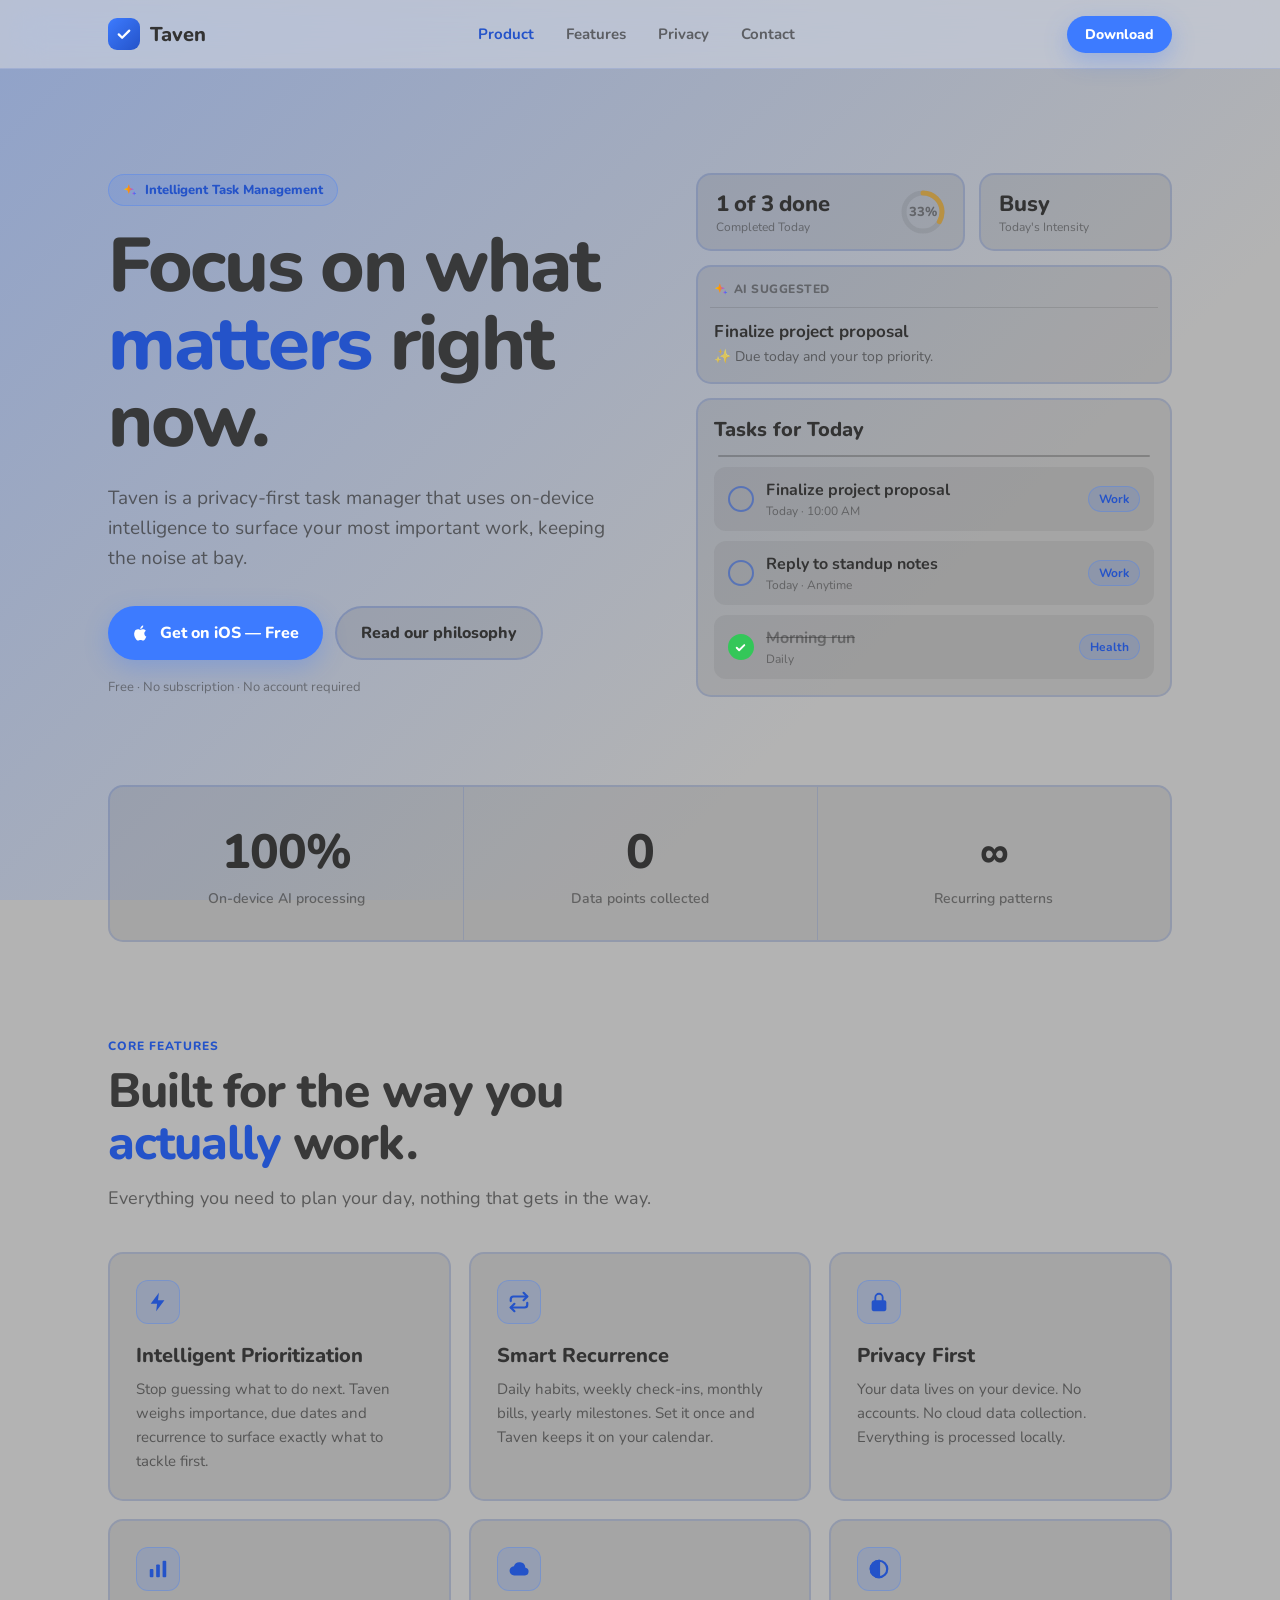
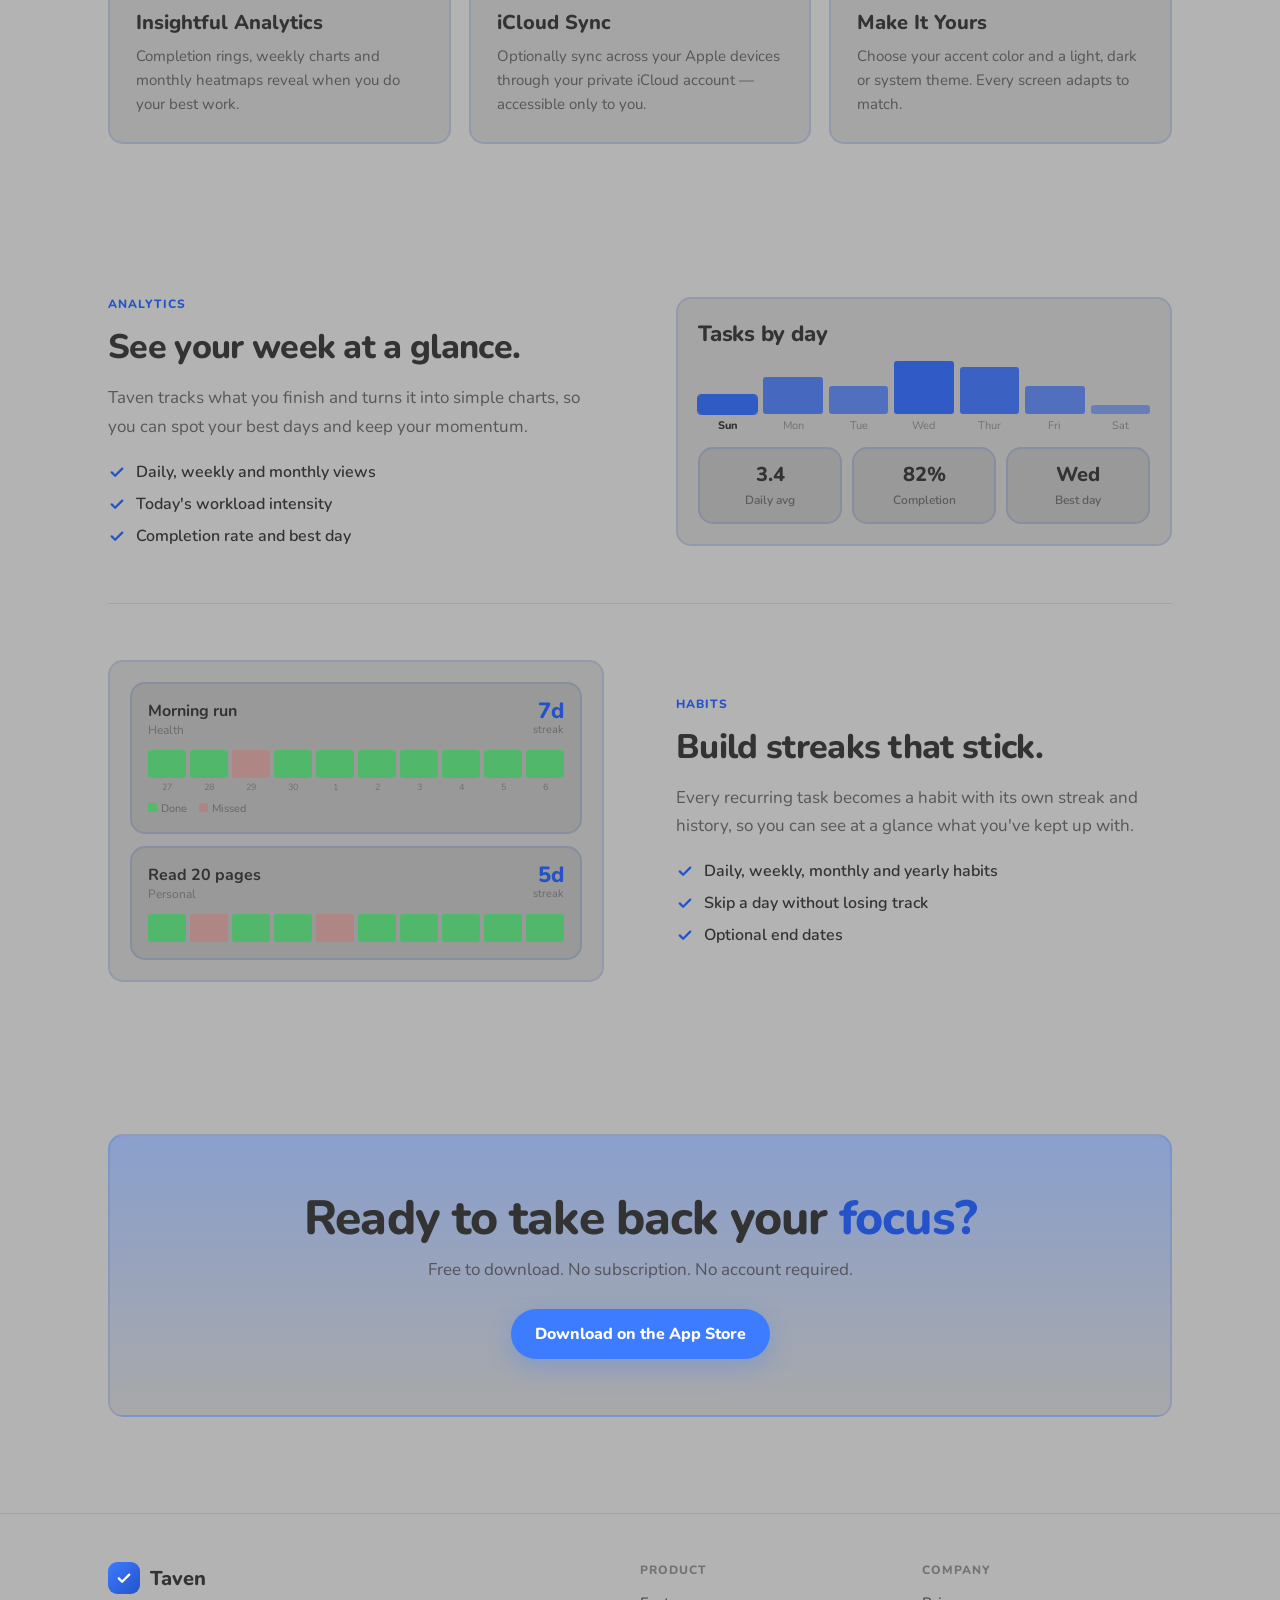
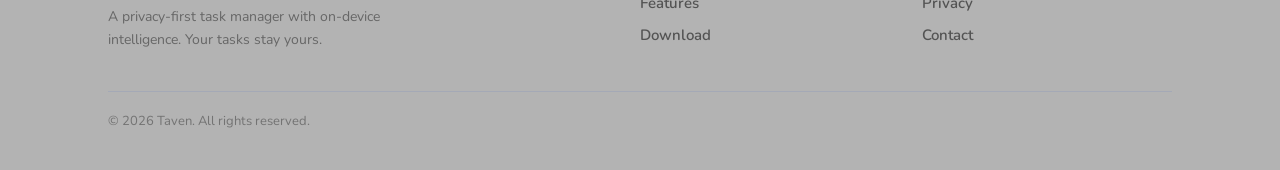
==== index.html @ 71c34784 "Style consistency" ====
<!DOCTYPE html>
<html lang="en">
<head>
  <meta charset="UTF-8" />
  <meta name="viewport" content="width=device-width, initial-scale=1.0" />
  <title>Taven — Privacy-First Task Intelligence</title>
  <meta name="description" content="Taven is a privacy-first task manager that uses on-device intelligence to surface your most important work." />
  <link rel="preconnect" href="https://fonts.googleapis.com" />
  <link rel="preconnect" href="https://fonts.gstatic.com" crossorigin />
  <!-- Nunito is only a fallback; Apple devices use SF Pro Rounded via ui-rounded -->
  <link href="https://fonts.googleapis.com/css2?family=Nunito:wght@400;500;600;700;800&display=swap" rel="stylesheet" />
  <style>
    /* ───────────────────────────────────────────────────────────
       Palette mirrors getColors() in Funcs.swift
       Swap --acc / --opp-acc for your exact BlueAccent / OppBlueAccent values.
       Keep in sync with privacy.html.
    ─────────────────────────────────────────────────────────── */
    :root {
      --acc: #3d7bff;            --acc-rgb: 61, 123, 255;
      --opp-acc: #2453c9;        --opp-acc-rgb: 36, 83, 201;
      --back: #b3b3b3;
      --opp-back: #333333;       --opp-back-rgb: 51, 51, 51;
      --nav-bg: rgba(200, 204, 214, 0.72);
      --font: ui-rounded, "SF Pro Rounded", "Nunito", -apple-system, BlinkMacSystemFont, system-ui, sans-serif;
      --r-card: 15px;
    }
    @media (prefers-color-scheme: dark) {
      :root {
        --opp-acc: #8fb2ff;      --opp-acc-rgb: 143, 178, 255;
        --back: #333333;
        --opp-back: #b3b3b3;     --opp-back-rgb: 179, 179, 179;
        --nav-bg: rgba(44, 48, 58, 0.72);
      }
    }

    *, *::before, *::after { box-sizing: border-box; margin: 0; padding: 0; }
    html { scroll-behavior: smooth; scroll-padding-top: 80px; }
    body {
      font-family: var(--font);
      color: var(--opp-back);
      background-color: var(--back);
      background-image: linear-gradient(135deg, rgba(var(--acc-rgb), 0.3), var(--back) 70%);
      background-attachment: fixed;
      min-height: 100vh;
      overflow-x: hidden;
      -webkit-font-smoothing: antialiased;
    }
    a { color: inherit; }
    button { font: inherit; color: inherit; background: none; border: none; cursor: pointer; }
    .container { max-width: 1160px; margin: 0 auto; padding: 0 24px; }
    @media (min-width: 900px) { .container { padding: 0 48px; } }

    .frost {
      background: rgba(var(--opp-back-rgb), 0.1);
      border: 2px solid rgba(var(--opp-acc-rgb), 0.15);
      border-radius: var(--r-card);
    }
    .caption { font-size: 12px; color: rgba(var(--opp-back-rgb), 0.55); }
    .card-title { font-size: 22px; font-weight: 800; letter-spacing: -0.01em; }

    /* ── NAVBAR ── */
    .navbar {
      position: sticky; top: 0; z-index: 100;
      background: var(--nav-bg);
      backdrop-filter: blur(20px) saturate(1.5);
      -webkit-backdrop-filter: blur(20px) saturate(1.5);
      border-bottom: 1px solid rgba(var(--opp-acc-rgb), 0.15);
    }
    .navbar .container { height: 68px; display: flex; align-items: center; justify-content: space-between; gap: 24px; }
    .brand { display: flex; align-items: center; gap: 10px; text-decoration: none; font-size: 20px; font-weight: 800; }
    .brand-mark {
      width: 32px; height: 32px; border-radius: 9px; display: grid; place-items: center;
      background: linear-gradient(135deg, var(--acc), var(--opp-acc)); color: #fff;
    }
    .brand-mark svg { width: 18px; height: 18px; }
    .nav-links { display: flex; gap: 4px; list-style: none; }
    .nav-links a {
      display: block; padding: 8px 14px; border-radius: 999px; text-decoration: none;
      font-size: 15px; font-weight: 700; color: rgba(var(--opp-back-rgb), 0.7);
      transition: background .2s, color .2s;
    }
    .nav-links a:hover { background: rgba(var(--opp-back-rgb), 0.1); color: var(--opp-back); }
    .nav-links a[aria-current="page"] { color: var(--opp-acc); }
    @media (max-width: 720px) { .nav-links { display: none; } }

    .btn {
      display: inline-flex; align-items: center; gap: 10px;
      padding: 14px 24px; border-radius: 999px;
      font-size: 16px; font-weight: 800; text-decoration: none;
      transition: transform .15s ease-out, filter .2s, background .2s;
    }
    .btn:active { transform: scale(0.97); }
    .btn-sm { padding: 9px 18px; font-size: 14px; }
    .btn-primary { background: var(--acc); color: #fff; box-shadow: 0 8px 24px rgba(var(--acc-rgb), 0.3); }
    .btn-primary:hover { filter: brightness(1.07); transform: translateY(-1px); }
    .btn-secondary { background: rgba(var(--opp-back-rgb), 0.1); border: 2px solid rgba(var(--opp-acc-rgb), 0.2); color: var(--opp-back); }
    .btn-secondary:hover { background: rgba(var(--opp-back-rgb), 0.16); }

    /* ── HERO ── */
    .hero { padding: 80px 0 72px; display: grid; grid-template-columns: 1fr; gap: 48px; align-items: center; }
    @media (min-width: 960px) { .hero { grid-template-columns: 1.1fr 1fr; gap: 64px; padding: 104px 0 88px; } }
    .eyebrow {
      display: inline-flex; align-items: center; gap: 8px; padding: 6px 14px; border-radius: 999px; margin-bottom: 22px;
      font-size: 13px; font-weight: 800; color: var(--opp-acc);
      background: rgba(var(--acc-rgb), 0.15); border: 1px solid rgba(var(--acc-rgb), 0.3);
    }
    .eyebrow svg { width: 14px; height: 14px; }
    .h1 {
      font-size: clamp(44px, 6.5vw, 76px); font-weight: 800; line-height: 1.02; letter-spacing: -0.03em;
      color: rgba(var(--opp-back-rgb), 0.95); margin-bottom: 22px;
    }
    .h1 span { color: var(--opp-acc); }
    .lede { font-size: 19px; line-height: 1.6; color: rgba(var(--opp-back-rgb), 0.72); max-width: 500px; margin-bottom: 32px; }
    .actions { display: flex; flex-wrap: wrap; gap: 12px; }
    .note { font-size: 13px; margin-top: 18px; color: rgba(var(--opp-back-rgb), 0.55); }

    /* App preview */
    .preview { display: flex; flex-direction: column; gap: 14px; max-width: 480px; width: 100%; justify-self: center; }
    .row-card { display: flex; align-items: center; justify-content: space-between; padding: 14px 18px; min-height: 76px; }
    .preview-pair { display: grid; grid-template-columns: 1.4fr 1fr; gap: 14px; }
    .ring { width: 44px; height: 44px; position: relative; flex-shrink: 0; }
    .ring svg { transform: rotate(-90deg); }
    .ring .pct { position: absolute; inset: 0; display: grid; place-items: center; font-size: 13px; font-weight: 800; color: rgba(var(--opp-back-rgb), 0.55); }
    .ring .track { stroke: rgba(var(--opp-back-rgb), 0.1); }
    .ring .fill { transition: stroke-dashoffset .5s ease-out, stroke .5s; }
    .ai-head { display: flex; align-items: center; gap: 6px; padding: 14px 16px 10px; }
    .ai-head svg { width: 14px; height: 14px; }
    .ai-head span { font-size: 12px; font-weight: 800; letter-spacing: .5px; text-transform: uppercase; color: rgba(var(--opp-back-rgb), .55); }
    .divider { height: 1px; margin: 0 12px; background: rgba(var(--opp-back-rgb), .15); }
    .ai-body { padding: 12px 16px 16px; }
    .ai-task { font-size: 17px; font-weight: 700; }
    .ai-reason { font-size: 14px; margin-top: 4px; color: rgba(var(--opp-back-rgb), .65); }
    .list-card { padding: 16px; }
    .list-card h3 { font-size: 20px; font-weight: 800; }
    .rule { height: 2px; border-radius: 5px; background: rgba(var(--opp-back-rgb), .3); margin: 12px 4px 10px; }
    .tasks { display: flex; flex-direction: column; gap: 10px; list-style: none; }
    .task { display: flex; align-items: center; gap: 12px; padding: 12px 14px; border-radius: 12px; background: rgba(var(--opp-back-rgb), .08); }
    .check { width: 26px; height: 26px; border-radius: 50%; flex-shrink: 0; border: 2px solid rgba(var(--opp-acc-rgb), .55); display: grid; place-items: center; transition: background .2s, transform .15s; }
    .check:active { transform: scale(.9); }
    .check svg { width: 13px; height: 13px; opacity: 0; color: #fff; transition: opacity .2s; }
    .task.done .check { background: #34c759; border-color: #34c759; }
    .task.done .check svg { opacity: 1; }
    .task-body { flex: 1; min-width: 0; }
    .task-name { font-size: 16px; font-weight: 700; white-space: nowrap; overflow: hidden; text-overflow: ellipsis; }
    .task.done .task-name { text-decoration: line-through; color: rgba(var(--opp-back-rgb), .5); }
    .task-sub { font-size: 12px; margin-top: 2px; color: rgba(var(--opp-back-rgb), .55); }
    .tag { font-size: 12px; font-weight: 700; padding: 4px 10px; border-radius: 999px; flex-shrink: 0; color: var(--opp-acc); background: rgba(var(--acc-rgb), .15); border: 1px solid rgba(var(--acc-rgb), .3); }

    /* ── STATS STRIP ── */
    .strip { display: grid; grid-template-columns: repeat(3, 1fr); }
    .strip-item { padding: 32px 16px; text-align: center; }
    .strip-item + .strip-item { border-left: 1px solid rgba(var(--opp-acc-rgb), .15); }
    .strip-item .v { font-size: clamp(32px, 5vw, 48px); font-weight: 800; letter-spacing: -0.02em; }
    .strip-item .l { font-size: 14px; font-weight: 600; margin-top: 4px; color: rgba(var(--opp-back-rgb), .6); }

    /* ── SECTIONS ── */
    section.block { padding: 96px 0 0; }
    .section-head { max-width: 640px; margin-bottom: 40px; }
    .label { font-size: 12px; font-weight: 800; letter-spacing: .08em; text-transform: uppercase; color: var(--opp-acc); margin-bottom: 12px; }
    .h2 { font-size: clamp(32px, 4.5vw, 48px); font-weight: 800; letter-spacing: -0.02em; line-height: 1.08; color: rgba(var(--opp-back-rgb), .95); }
    .h2 span { color: var(--opp-acc); }
    .section-head p { font-size: 18px; line-height: 1.6; margin-top: 14px; color: rgba(var(--opp-back-rgb), .7); }

    .grid3 { display: grid; grid-template-columns: 1fr; gap: 18px; }
    @media (min-width: 760px) { .grid3 { grid-template-columns: repeat(3, 1fr); } }
    .feat { padding: 26px; }
    .icon { width: 44px; height: 44px; border-radius: 12px; display: grid; place-items: center; margin-bottom: 18px; background: rgba(var(--acc-rgb), .15); border: 1px solid rgba(var(--acc-rgb), .3); color: var(--opp-acc); }
    .icon svg { width: 22px; height: 22px; }
    .feat h3 { font-size: 20px; font-weight: 800; margin-bottom: 8px; }
    .feat p { font-size: 15px; line-height: 1.6; color: rgba(var(--opp-back-rgb), .7); }

    /* Split showcase rows */
    .split { display: grid; grid-template-columns: 1fr; gap: 40px; align-items: center; padding: 56px 0; }
    .split + .split { border-top: 1px solid rgba(var(--opp-acc-rgb), .15); }
    @media (min-width: 900px) { .split { grid-template-columns: 1fr 1fr; gap: 72px; } .split.flip .split-copy { order: 2; } }
    .split-copy h3 { font-size: clamp(26px, 3.5vw, 34px); font-weight: 800; letter-spacing: -0.02em; margin-bottom: 14px; }
    .split-copy p { font-size: 17px; line-height: 1.65; color: rgba(var(--opp-back-rgb), .72); }
    .checks { list-style: none; margin-top: 20px; display: grid; gap: 10px; }
    .checks li { display: flex; gap: 10px; align-items: center; font-size: 16px; font-weight: 600; }
    .checks svg { width: 18px; height: 18px; color: var(--opp-acc); flex-shrink: 0; }

    .demo { padding: 20px; }
    .bars { display: flex; align-items: flex-end; gap: 6px; height: 72px; margin-top: 12px; }
    .bar-col { flex: 1; display: flex; flex-direction: column; align-items: center; justify-content: flex-end; gap: 4px; height: 100%; }
    .bar { width: 100%; border-radius: 3px; background: var(--opp-acc); }
    .bar.today { outline: 1.5px solid var(--opp-acc); }
    .bar-lbl { font-size: 11px; color: rgba(var(--opp-back-rgb), .45); }
    .bar-lbl.today { font-weight: 800; color: var(--opp-back); }
    .mini { display: grid; grid-template-columns: repeat(3, 1fr); gap: 10px; margin-top: 14px; }
    .mini div { text-align: center; padding: 12px 6px; }
    .mini b { display: block; font-size: 20px; font-weight: 800; }
    .mini span { font-size: 12px; font-weight: 600; color: rgba(var(--opp-back-rgb), .6); }

    .habit-top { display: flex; justify-content: space-between; align-items: flex-start; }
    .habit-name { font-size: 16px; font-weight: 700; }
    .habit-tag { font-size: 12px; color: rgba(var(--opp-back-rgb), .45); }
    .streak { text-align: right; }
    .streak .n { font-size: 22px; font-weight: 800; color: var(--opp-acc); line-height: 1; }
    .streak .t { font-size: 11px; color: rgba(var(--opp-back-rgb), .45); }
    .heat { display: flex; gap: 4px; margin-top: 12px; }
    .heat-col { flex: 1; display: flex; flex-direction: column; align-items: center; gap: 3px; }
    .cell { width: 100%; height: 28px; border-radius: 3px; }
    .cell.done { background: rgba(52, 199, 89, .7); }
    .cell.miss { background: rgba(255, 59, 48, .2); }
    .heat-col span { font-size: 9px; color: rgba(var(--opp-back-rgb), .4); }
    .legend { display: flex; gap: 12px; margin-top: 8px; font-size: 11px; color: rgba(var(--opp-back-rgb), .5); }
    .legend i { display: inline-block; width: 9px; height: 9px; border-radius: 2px; margin-right: 4px; }
    .habit + .habit { margin-top: 12px; }
    .habit { padding: 16px; }

    /* ── CTA ── */
    .cta {
      margin: 96px 0 0; padding: 56px 32px; text-align: center;
      background: linear-gradient(to bottom, rgba(var(--acc-rgb), .35), rgba(var(--opp-back-rgb), .08));
    }
    .cta h2 { font-size: clamp(32px, 4.5vw, 48px); font-weight: 800; letter-spacing: -0.02em; line-height: 1.1; }
    .cta h2 span { color: var(--opp-acc); }
    .cta p { margin: 14px auto 28px; max-width: 460px; font-size: 17px; color: rgba(var(--opp-back-rgb), .7); }

    /* ── FOOTER ── */
    .footer { margin-top: 96px; border-top: 1px solid rgba(var(--opp-acc-rgb), .15); padding: 48px 0 40px; }
    .footer-grid { display: grid; grid-template-columns: 1fr; gap: 32px; }
    @media (min-width: 720px) { .footer-grid { grid-template-columns: 2fr 1fr 1fr; } }
    .footer p { font-size: 14px; line-height: 1.6; margin-top: 12px; max-width: 320px; color: rgba(var(--opp-back-rgb), .6); }
    .footer h4 { font-size: 12px; font-weight: 800; letter-spacing: .08em; text-transform: uppercase; color: rgba(var(--opp-back-rgb), .5); margin-bottom: 14px; }
    .footer ul { list-style: none; display: grid; gap: 10px; }
    .footer ul a { text-decoration: none; font-size: 15px; font-weight: 600; color: rgba(var(--opp-back-rgb), .75); }
    .footer ul a:hover { color: var(--opp-acc); }
    .copyright { margin-top: 40px; padding-top: 20px; border-top: 1px solid rgba(var(--opp-acc-rgb), .1); font-size: 13px; color: rgba(var(--opp-back-rgb), .5); }

    .fw { position: fixed; inset: 0; pointer-events: none; z-index: 300; }
    .fw i { position: absolute; width: 5px; height: 5px; border-radius: 50%; }

    :focus-visible { outline: 2.5px solid var(--opp-acc); outline-offset: 3px; border-radius: 8px; }
    @media (prefers-reduced-motion: reduce) {
      *, *::before, *::after { transition: none !important; animation: none !important; scroll-behavior: auto !important; }
    }
  </style>
</head>
<body>

<header class="navbar">
  <div class="container">
    <a href="index.html" class="brand" aria-label="Taven home">
      <span class="brand-mark"><svg viewBox="0 0 24 24" fill="none" stroke="currentColor" stroke-width="3" stroke-linecap="round" stroke-linejoin="round" aria-hidden="true"><path d="M5 12.5l4.5 4.5L19 7.5"/></svg></span>
      Taven
    </a>
    <nav aria-label="Main">
      <ul class="nav-links">
        <li><a href="index.html" aria-current="page">Product</a></li>
        <li><a href="#features">Features</a></li>
        <li><a href="privacy.html">Privacy</a></li>
        <li><a href="mailto:tavenproductivity@gmail.com">Contact</a></li>
      </ul>
    </nav>
    <a href="https://apps.apple.com" class="btn btn-primary btn-sm">Download</a>
  </div>
</header>

<main class="container">

  <!-- HERO -->
  <section class="hero">
    <div>
      <div class="eyebrow">
        <svg viewBox="0 0 24 24" aria-hidden="true"><defs><linearGradient id="spk" x1="0" x2="1"><stop offset="0" stop-color="#ffcc00"/><stop offset=".35" stop-color="#ff9500"/><stop offset=".7" stop-color="#af52de"/><stop offset="1" stop-color="#007aff"/></linearGradient></defs><path fill="url(#spk)" d="M10 2l2.2 6.3L18.5 10.5 12.2 12.7 10 19l-2.2-6.3L1.5 10.5l6.3-2.2zM19 14l1 2.8 2.8 1-2.8 1L19 21.6l-1-2.8-2.8-1 2.8-1z"/></svg>
        Intelligent Task Management
      </div>
      <h1 class="h1">Focus on what <span>matters</span> right now.</h1>
      <p class="lede">Taven is a privacy-first task manager that uses on-device intelligence to surface your most important work, keeping the noise at bay.</p>
      <div class="actions">
        <a href="https://apps.apple.com" class="btn btn-primary">
          <svg width="18" height="18" viewBox="0 0 24 24" fill="currentColor" aria-hidden="true"><path d="M16.4 12.6c0-2.5 2-3.7 2.1-3.7-1.2-1.7-3-1.9-3.6-2-1.5-.2-3 .9-3.8.9-.8 0-2-.9-3.3-.8-1.7 0-3.3 1-4.1 2.5-1.8 3.1-.5 7.6 1.3 10.1.8 1.2 1.8 2.6 3.1 2.5 1.3 0 1.7-.8 3.3-.8 1.5 0 1.9.8 3.3.8 1.4 0 2.2-1.2 3-2.5 1-1.4 1.4-2.8 1.4-2.8 0-.1-2.7-1-2.7-4.2zM14 5.1c.7-.8 1.1-2 1-3.1-1 0-2.2.7-2.9 1.5-.6.7-1.2 1.9-1 3 1.1.1 2.2-.6 2.9-1.4z"/></svg>
          Get on iOS — Free
        </a>
        <a href="privacy.html" class="btn btn-secondary">Read our philosophy</a>
      </div>
      <p class="note">Free · No subscription · No account required</p>
    </div>

    <div class="preview" aria-label="App preview — try checking off a task">
      <div class="preview-pair">
        <div class="row-card frost">
          <div>
            <div class="card-title" id="doneText">1 of 3 done</div>
            <div class="caption">Completed Today</div>
          </div>
          <div class="ring">
            <svg width="44" height="44" viewBox="0 0 44 44" aria-hidden="true">
              <circle class="track" cx="22" cy="22" r="19" fill="none" stroke-width="5"/>
              <circle class="fill" id="ringFill" cx="22" cy="22" r="19" fill="none" stroke-width="5" stroke-linecap="round" stroke-dasharray="119.38" stroke-dashoffset="119.38"/>
            </svg>
            <div class="pct" id="pct">33%</div>
          </div>
        </div>
        <div class="row-card frost">
          <div>
            <div class="card-title">Busy</div>
            <div class="caption">Today's Intensity</div>
          </div>
        </div>
      </div>

      <div class="frost">
        <div class="ai-head">
          <svg viewBox="0 0 24 24" aria-hidden="true"><path fill="url(#spk)" d="M10 2l2.2 6.3L18.5 10.5 12.2 12.7 10 19l-2.2-6.3L1.5 10.5l6.3-2.2zM19 14l1 2.8 2.8 1-2.8 1L19 21.6l-1-2.8-2.8-1 2.8-1z"/></svg>
          <span>AI Suggested</span>
        </div>
        <div class="divider"></div>
        <div class="ai-body" aria-live="polite">
          <div class="ai-task" id="aiTask">Finalize project proposal</div>
          <div class="ai-reason" id="aiReason">✨ Due today and your top priority.</div>
        </div>
      </div>

      <div class="list-card frost">
        <h3>Tasks for Today</h3>
        <div class="rule"></div>
        <ul class="tasks" id="taskList">
          <li class="task" data-name="Finalize project proposal" data-reason="Due today and your top priority.">
            <button class="check" aria-pressed="false" aria-label="Complete Finalize project proposal"><svg viewBox="0 0 24 24" fill="none" stroke="currentColor" stroke-width="3.5" stroke-linecap="round" stroke-linejoin="round"><path d="M5 12.5l4.5 4.5L19 7.5"/></svg></button>
            <div class="task-body"><div class="task-name">Finalize project proposal</div><div class="task-sub">Today · 10:00 AM</div></div>
            <span class="tag">Work</span>
          </li>
          <li class="task" data-name="Reply to standup notes" data-reason="Quick win — clear it before lunch.">
            <button class="check" aria-pressed="false" aria-label="Complete Reply to standup notes"><svg viewBox="0 0 24 24" fill="none" stroke="currentColor" stroke-width="3.5" stroke-linecap="round" stroke-linejoin="round"><path d="M5 12.5l4.5 4.5L19 7.5"/></svg></button>
            <div class="task-body"><div class="task-name">Reply to standup notes</div><div class="task-sub">Today · Anytime</div></div>
            <span class="tag">Work</span>
          </li>
          <li class="task done" data-name="Morning run" data-reason="It's part of your daily routine.">
            <button class="check" aria-pressed="true" aria-label="Complete Morning run"><svg viewBox="0 0 24 24" fill="none" stroke="currentColor" stroke-width="3.5" stroke-linecap="round" stroke-linejoin="round"><path d="M5 12.5l4.5 4.5L19 7.5"/></svg></button>
            <div class="task-body"><div class="task-name">Morning run</div><div class="task-sub">Daily</div></div>
            <span class="tag">Health</span>
          </li>
        </ul>
      </div>
    </div>
  </section>

  <!-- STATS STRIP -->
  <section class="strip frost" aria-label="Key facts">
    <div class="strip-item"><div class="v">100%</div><div class="l">On-device AI processing</div></div>
    <div class="strip-item"><div class="v">0</div><div class="l">Data points collected</div></div>
    <div class="strip-item"><div class="v">∞</div><div class="l">Recurring patterns</div></div>
  </section>

  <!-- FEATURES -->
  <section class="block" id="features">
    <div class="section-head">
      <div class="label">Core Features</div>
      <h2 class="h2">Built for the way you <span>actually</span> work.</h2>
      <p>Everything you need to plan your day, nothing that gets in the way.</p>
    </div>
    <div class="grid3">
      <article class="feat frost">
        <div class="icon"><svg viewBox="0 0 24 24" fill="currentColor" aria-hidden="true"><path d="M13 2L4 14h7l-1 8 9-12h-7z"/></svg></div>
        <h3>Intelligent Prioritization</h3>
        <p>Stop guessing what to do next. Taven weighs importance, due dates and recurrence to surface exactly what to tackle first.</p>
      </article>
      <article class="feat frost">
        <div class="icon"><svg viewBox="0 0 24 24" fill="none" stroke="currentColor" stroke-width="2.4" stroke-linecap="round" stroke-linejoin="round" aria-hidden="true"><path d="M17 2l4 4-4 4"/><path d="M3 11V9a3 3 0 0 1 3-3h15"/><path d="M7 22l-4-4 4-4"/><path d="M21 13v2a3 3 0 0 1-3 3H3"/></svg></div>
        <h3>Smart Recurrence</h3>
        <p>Daily habits, weekly check-ins, monthly bills, yearly milestones. Set it once and Taven keeps it on your calendar.</p>
      </article>
      <article class="feat frost">
        <div class="icon"><svg viewBox="0 0 24 24" fill="currentColor" aria-hidden="true"><path d="M12 2a5 5 0 0 0-5 5v3H6a2 2 0 0 0-2 2v8a2 2 0 0 0 2 2h12a2 2 0 0 0 2-2v-8a2 2 0 0 0-2-2h-1V7a5 5 0 0 0-5-5zm-3 8V7a3 3 0 0 1 6 0v3z"/></svg></div>
        <h3>Privacy First</h3>
        <p>Your data lives on your device. No accounts. No cloud data collection. Everything is processed locally.</p>
      </article>
      <article class="feat frost">
        <div class="icon"><svg viewBox="0 0 24 24" fill="currentColor" aria-hidden="true"><rect x="3" y="12" width="4" height="9" rx="1"/><rect x="10" y="7" width="4" height="14" rx="1"/><rect x="17" y="3" width="4" height="18" rx="1"/></svg></div>
        <h3>Insightful Analytics</h3>
        <p>Completion rings, weekly charts and monthly heatmaps reveal when you do your best work.</p>
      </article>
      <article class="feat frost">
        <div class="icon"><svg viewBox="0 0 24 24" fill="currentColor" aria-hidden="true"><path d="M18.5 19H7a5 5 0 0 1-.6-10A6.5 6.5 0 0 1 19 10.5a4.3 4.3 0 0 1-.5 8.5z"/></svg></div>
        <h3>iCloud Sync</h3>
        <p>Optionally sync across your Apple devices through your private iCloud account — accessible only to you.</p>
      </article>
      <article class="feat frost">
        <div class="icon"><svg viewBox="0 0 24 24" fill="none" stroke="currentColor" stroke-width="2.4" stroke-linecap="round" aria-hidden="true"><circle cx="12" cy="12" r="9"/><path d="M12 3a9 9 0 0 0 0 18z" fill="currentColor"/></svg></div>
        <h3>Make It Yours</h3>
        <p>Choose your accent color and a light, dark or system theme. Every screen adapts to match.</p>
      </article>
    </div>
  </section>

  <!-- SHOWCASE -->
  <section class="block" aria-label="Feature highlights">
    <div class="split">
      <div class="split-copy">
        <div class="label">Analytics</div>
        <h3>See your week at a glance.</h3>
        <p>Taven tracks what you finish and turns it into simple charts, so you can spot your best days and keep your momentum.</p>
        <ul class="checks">
          <li><svg viewBox="0 0 24 24" fill="none" stroke="currentColor" stroke-width="3" stroke-linecap="round" stroke-linejoin="round"><path d="M5 12.5l4.5 4.5L19 7.5"/></svg>Daily, weekly and monthly views</li>
          <li><svg viewBox="0 0 24 24" fill="none" stroke="currentColor" stroke-width="3" stroke-linecap="round" stroke-linejoin="round"><path d="M5 12.5l4.5 4.5L19 7.5"/></svg>Today's workload intensity</li>
          <li><svg viewBox="0 0 24 24" fill="none" stroke="currentColor" stroke-width="3" stroke-linecap="round" stroke-linejoin="round"><path d="M5 12.5l4.5 4.5L19 7.5"/></svg>Completion rate and best day</li>
        </ul>
      </div>
      <div class="demo frost">
        <div class="card-title">Tasks by day</div>
        <div class="bars" id="bars"></div>
        <div class="mini">
          <div class="frost"><b>3.4</b><span>Daily avg</span></div>
          <div class="frost"><b>82%</b><span>Completion</span></div>
          <div class="frost"><b>Wed</b><span>Best day</span></div>
        </div>
      </div>
    </div>

    <div class="split flip">
      <div class="split-copy">
        <div class="label">Habits</div>
        <h3>Build streaks that stick.</h3>
        <p>Every recurring task becomes a habit with its own streak and history, so you can see at a glance what you've kept up with.</p>
        <ul class="checks">
          <li><svg viewBox="0 0 24 24" fill="none" stroke="currentColor" stroke-width="3" stroke-linecap="round" stroke-linejoin="round"><path d="M5 12.5l4.5 4.5L19 7.5"/></svg>Daily, weekly, monthly and yearly habits</li>
          <li><svg viewBox="0 0 24 24" fill="none" stroke="currentColor" stroke-width="3" stroke-linecap="round" stroke-linejoin="round"><path d="M5 12.5l4.5 4.5L19 7.5"/></svg>Skip a day without losing track</li>
          <li><svg viewBox="0 0 24 24" fill="none" stroke="currentColor" stroke-width="3" stroke-linecap="round" stroke-linejoin="round"><path d="M5 12.5l4.5 4.5L19 7.5"/></svg>Optional end dates</li>
        </ul>
      </div>
      <div class="demo frost">
        <div class="habit frost">
          <div class="habit-top">
            <div><div class="habit-name">Morning run</div><div class="habit-tag">Health</div></div>
            <div class="streak"><div class="n" id="streakN">7d</div><div class="t">streak</div></div>
          </div>
          <div class="heat" id="heat"></div>
          <div class="legend"><span><i style="background:rgba(52,199,89,.7)"></i>Done</span><span><i style="background:rgba(255,59,48,.2)"></i>Missed</span></div>
        </div>
        <div class="habit frost">
          <div class="habit-top">
            <div><div class="habit-name">Read 20 pages</div><div class="habit-tag">Personal</div></div>
            <div class="streak"><div class="n" id="streakN2">4d</div><div class="t">streak</div></div>
          </div>
          <div class="heat" id="heat2"></div>
        </div>
      </div>
    </div>
  </section>

  <!-- CTA -->
  <section class="cta frost">
    <h2>Ready to take back your <span>focus?</span></h2>
    <p>Free to download. No subscription. No account required.</p>
    <a href="https://apps.apple.com" class="btn btn-primary">Download on the App Store</a>
  </section>
</main>

<footer class="footer">
  <div class="container">
    <div class="footer-grid">
      <div>
        <a href="index.html" class="brand">
          <span class="brand-mark"><svg viewBox="0 0 24 24" fill="none" stroke="currentColor" stroke-width="3" stroke-linecap="round" stroke-linejoin="round" aria-hidden="true"><path d="M5 12.5l4.5 4.5L19 7.5"/></svg></span>
          Taven
        </a>
        <p>A privacy-first task manager with on-device intelligence. Your tasks stay yours.</p>
      </div>
      <div>
        <h4>Product</h4>
        <ul>
          <li><a href="#features">Features</a></li>
          <li><a href="https://apps.apple.com">Download</a></li>
        </ul>
      </div>
      <div>
        <h4>Company</h4>
        <ul>
          <li><a href="privacy.html">Privacy</a></li>
          <li><a href="mailto:tavenproductivity@gmail.com">Contact</a></li>
        </ul>
      </div>
    </div>
    <div class="copyright">© <span id="year">2026</span> Taven. All rights reserved.</div>
  </div>
</footer>

<script>
(() => {
  const reduceMotion = window.matchMedia('(prefers-reduced-motion: reduce)').matches;
  const now = new Date();
  document.getElementById('year').textContent = now.getFullYear();

  // Tasks by day bars
  const labels = ['Sun', 'Mon', 'Tue', 'Wed', 'Thur', 'Fri', 'Sat'];
  const counts = [2, 4, 3, 6, 5, 3, 1];
  const todayIdx = now.getDay();
  const maxC = Math.max(...counts, 1);
  const bars = document.getElementById('bars');
  labels.forEach((l, i) => {
    const t = i === todayIdx;
    const col = document.createElement('div');
    col.className = 'bar-col';
    col.innerHTML =
      `<div class="bar${t ? ' today' : ''}" style="height:${Math.max(4, 56 * counts[i] / maxC)}px;opacity:${t ? .9 : .4 + .5 * counts[i] / maxC}"></div>` +
      `<div class="bar-lbl${t ? ' today' : ''}">${l}</div>`;
    bars.appendChild(col);
  });

  // Habit heatmaps — last 10 days
  function heatmap(id, streakId, pattern, showDates) {
    const el = document.getElementById(id);
    pattern.forEach((d, i) => {
      const date = new Date(now); date.setDate(now.getDate() - (9 - i));
      const col = document.createElement('div');
      col.className = 'heat-col';
      col.innerHTML = `<div class="cell ${d ? 'done' : 'miss'}"></div>` + (showDates ? `<span>${date.getDate()}</span>` : '');
      el.appendChild(col);
    });
    let s = 0;
    for (let i = pattern.length - 1; i >= 0 && pattern[i]; i--) s++;
    document.getElementById(streakId).textContent = s + 'd';
  }
  heatmap('heat', 'streakN', [1, 1, 0, 1, 1, 1, 1, 1, 1, 1], true);
  heatmap('heat2', 'streakN2', [1, 0, 1, 1, 0, 1, 1, 1, 1, 1], false);

  // Interactive preview
  const tasks = [...document.querySelectorAll('#taskList .task')];
  const C = 2 * Math.PI * 19;
  function refresh() {
    const done = tasks.filter(t => t.classList.contains('done')).length;
    const p = done / tasks.length;
    const ring = document.getElementById('ringFill');
    ring.style.strokeDashoffset = C * (1 - p);
    ring.style.stroke = `hsla(${p * 120}, 75%, 45%, 0.7)`;
    document.getElementById('pct').textContent = Math.round(p * 100) + '%';
    document.getElementById('doneText').textContent = `${done} of ${tasks.length} done`;
    const next = tasks.find(t => !t.classList.contains('done'));
    document.getElementById('aiTask').textContent = next ? next.dataset.name : 'No suggestions right now.';
    document.getElementById('aiReason').textContent = next ? '✨ ' + next.dataset.reason : 'Great job!';
  }
  tasks.forEach(t => {
    t.querySelector('.check').addEventListener('click', e => {
      const nowDone = t.classList.toggle('done');
      e.currentTarget.setAttribute('aria-pressed', nowDone);
      if (nowDone) fireworks();
      refresh();
    });
  });
  refresh();

  // Fireworks — same shape as the app's FireworkBurst
  function fireworks() {
    if (reduceMotion) return;
    const layer = document.createElement('div');
    layer.className = 'fw';
    document.body.appendChild(layer);
    [0, 300, 600].forEach(delay => setTimeout(() => {
      const cx = Math.random() * innerWidth, cy = Math.random() * innerHeight;
      for (let ring = 0; ring < 8; ring++) for (let p = 0; p < 12; p++) {
        const dot = document.createElement('i');
        const r = () => Math.round(128 + Math.random() * 127);
        dot.style.background = `rgb(${r()},${r()},${r()})`;
        dot.style.left = cx + 'px'; dot.style.top = cy + 'px';
        layer.appendChild(dot);
        const a = p * Math.PI * 2 / 12, rad = (ring + 1) * 30;
        dot.animate([{ transform: 'translate(0,0)', opacity: 1 },
                     { transform: `translate(${Math.cos(a) * rad}px, ${Math.sin(a) * rad}px)`, opacity: 0 }],
                    { duration: 1300, easing: 'ease-out', fill: 'forwards' });
      }
    }, delay));
    setTimeout(() => layer.remove(), 2400);
  }
})();
</script>
</body>
</html>
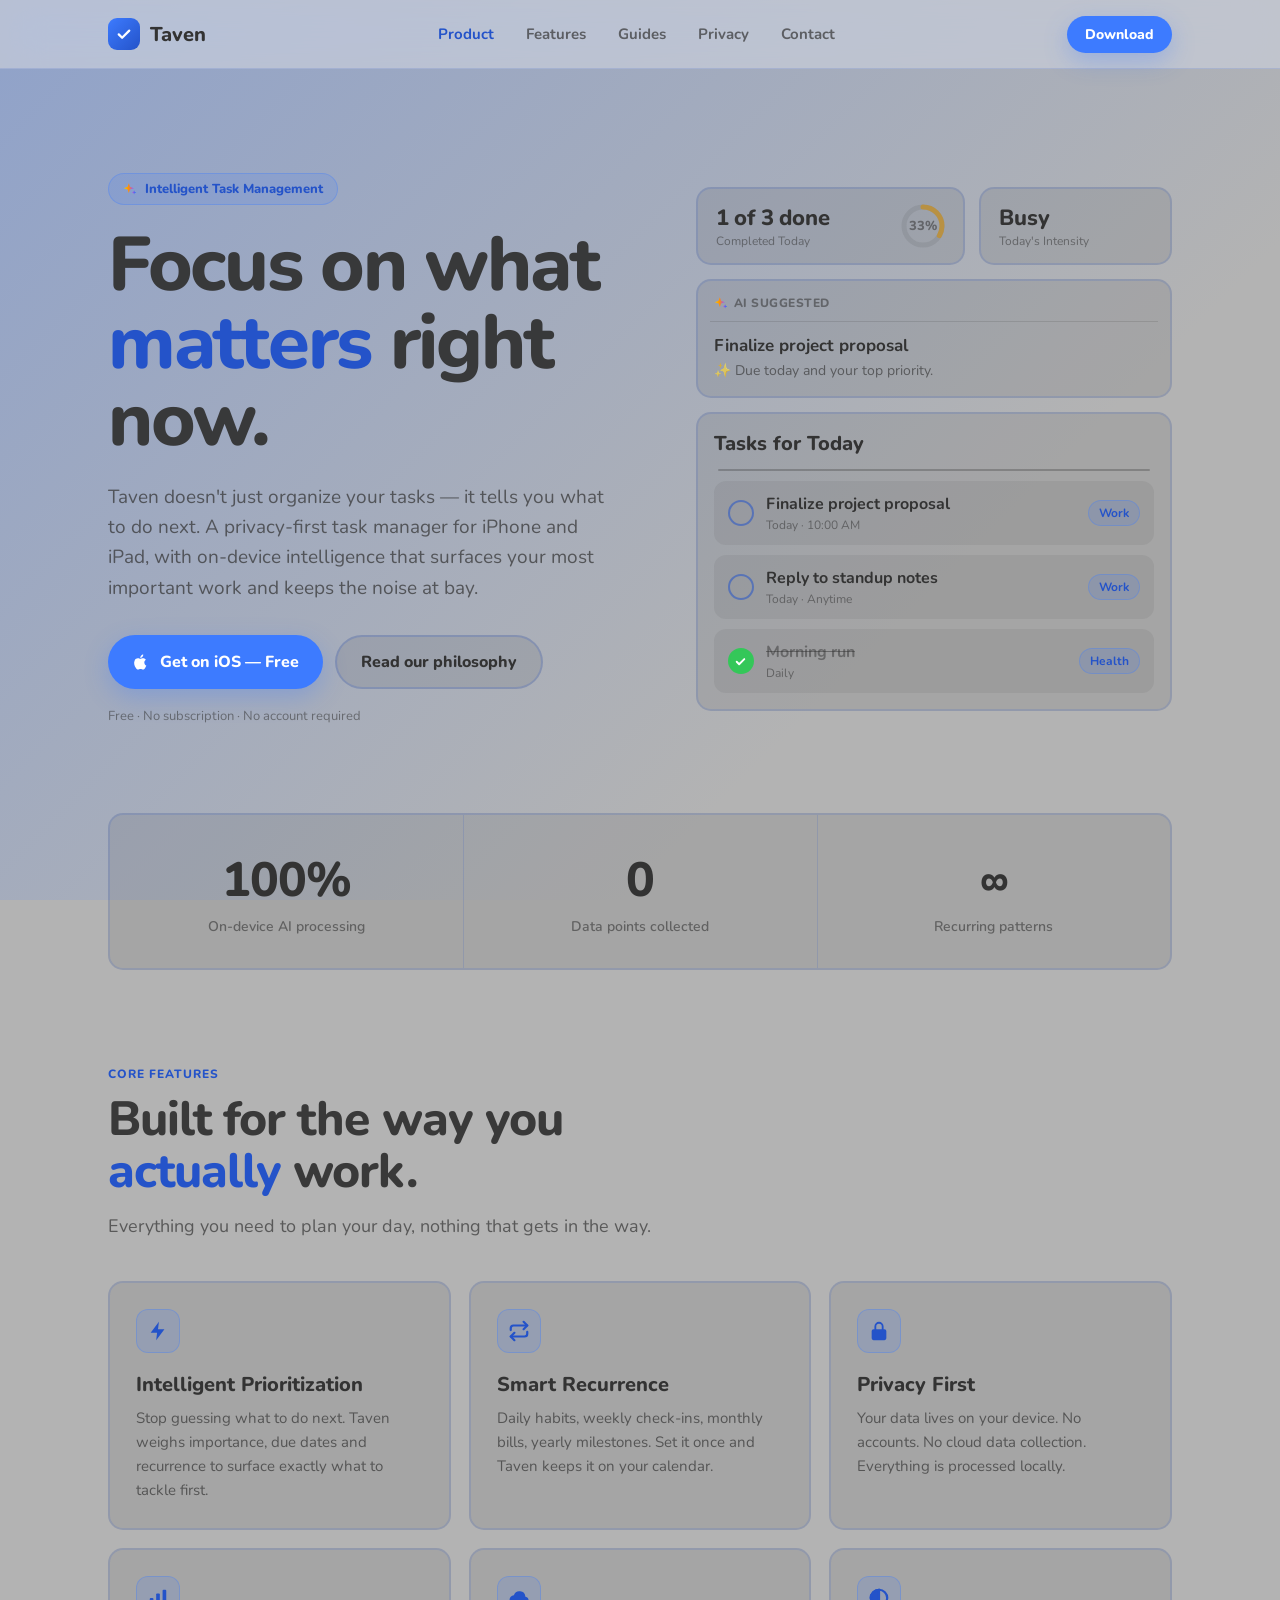
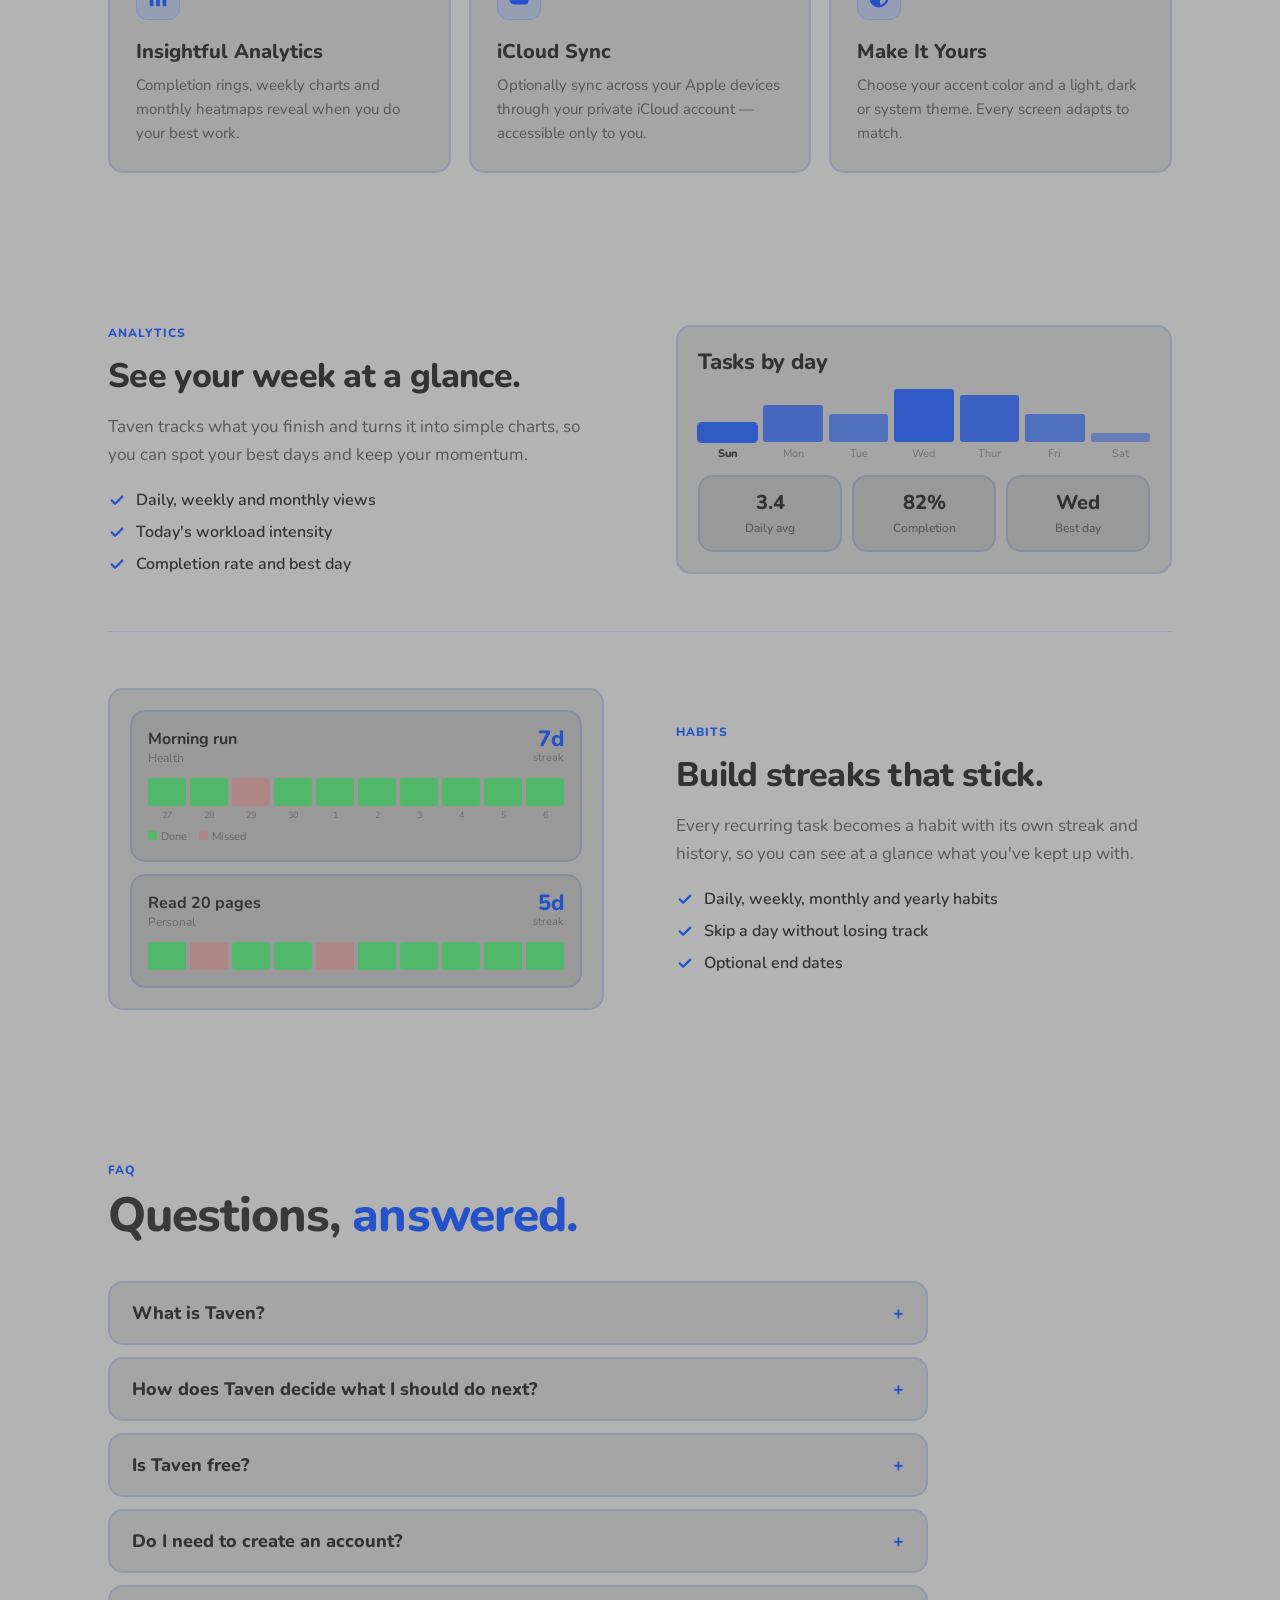
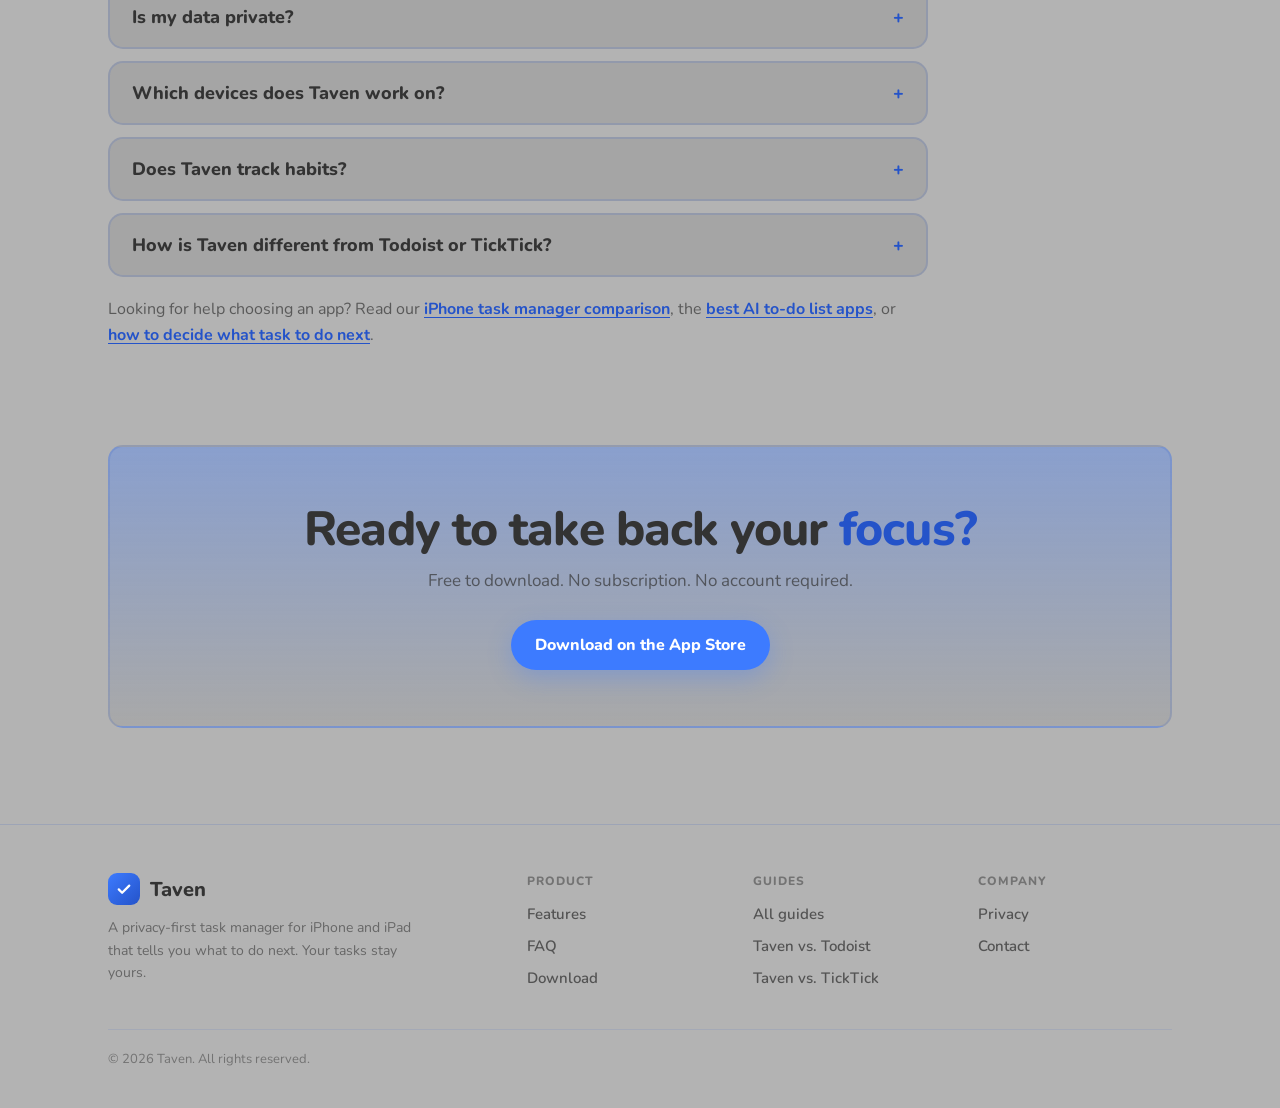
==== commit 8813dbe9: "Make Taven discoverable and recommendable by AI search - robots.txt allowing all crawlers, incl. OAI" ====
--- a/index.html
+++ b/index.html
@@ -3,8 +3,138 @@
 <head>
   <meta charset="UTF-8" />
   <meta name="viewport" content="width=device-width, initial-scale=1.0" />
-  <title>Taven — Privacy-First Task Intelligence</title>
-  <meta name="description" content="Taven is a privacy-first task manager that uses on-device intelligence to surface your most important work." />
+  <title>Taven — AI To-Do List &amp; Task Manager for iPhone and iPad</title>
+  <meta name="description" content="Taven is a free, privacy-first task manager for iPhone and iPad that tells you what to do next. On-device AI prioritizes your tasks — no account, no subscription, no data collection." />
+  <meta name="robots" content="index, follow, max-snippet:-1, max-image-preview:large" />
+  <link rel="canonical" href="https://tavenproductivity.com/" />
+  <meta property="og:type" content="website" />
+  <meta property="og:site_name" content="Taven" />
+  <meta property="og:title" content="Taven — AI To-Do List &amp; Task Manager for iPhone and iPad" />
+  <meta property="og:description" content="Taven is a free, privacy-first task manager for iPhone and iPad that tells you what to do next. On-device AI prioritizes your tasks — no account, no subscription, no data collection." />
+  <meta property="og:url" content="https://tavenproductivity.com/" />
+  <meta name="twitter:card" content="summary" />
+  <meta name="apple-itunes-app" content="app-id=6761032737" />
+  <link rel="alternate" type="text/plain" title="LLM summary" href="/llms.txt" />
+  <script type="application/ld+json">
+{
+  "@context": "https://schema.org",
+  "@graph": [
+    {
+      "@type": "MobileApplication",
+      "name": "Taven",
+      "alternateName": "Taven: AI To-Do List & Task Manager",
+      "description": "Taven is a privacy-first task manager and AI to-do list for iPhone and iPad. It doesn't just organize your tasks — it tells you what to do next, using on-device AI that weighs importance, due dates and recurrence.",
+      "operatingSystem": "iOS, iPadOS",
+      "applicationCategory": "ProductivityApplication",
+      "url": "https://tavenproductivity.com/",
+      "downloadUrl": "https://apps.apple.com/app/id6761032737",
+      "installUrl": "https://apps.apple.com/app/id6761032737",
+      "offers": {
+        "@type": "Offer",
+        "price": "0",
+        "priceCurrency": "USD"
+      },
+      "featureList": [
+        "AI suggestion of the next task to do, with a reason",
+        "On-device AI processing",
+        "Smart recurring tasks (daily, weekly, monthly, yearly)",
+        "Habit streaks",
+        "Completion analytics, weekly charts and monthly heatmaps",
+        "Optional private iCloud sync",
+        "No account required",
+        "No data collection"
+      ],
+      "publisher": {
+        "@id": "https://tavenproductivity.com/#org"
+      }
+    },
+    {
+      "@type": "Organization",
+      "@id": "https://tavenproductivity.com/#org",
+      "name": "Taven",
+      "url": "https://tavenproductivity.com/",
+      "email": "tavenproductivity@gmail.com",
+      "sameAs": [
+        "https://apps.apple.com/app/id6761032737"
+      ]
+    },
+    {
+      "@type": "WebSite",
+      "name": "Taven",
+      "url": "https://tavenproductivity.com/"
+    },
+    {
+      "@type": "FAQPage",
+      "mainEntity": [
+        {
+          "@type": "Question",
+          "name": "What is Taven?",
+          "acceptedAnswer": {
+            "@type": "Answer",
+            "text": "Taven is a free task manager and AI to-do list app for iPhone and iPad. It doesn't just organize your tasks — it tells you what to do next, using on-device intelligence to surface your most important task."
+          }
+        },
+        {
+          "@type": "Question",
+          "name": "How does Taven decide what I should do next?",
+          "acceptedAnswer": {
+            "@type": "Answer",
+            "text": "Taven weighs each task's importance, due date and recurrence, then puts one AI Suggested task at the top of your day with a short reason, such as “Due today and your top priority.” You don't need to set up filters or priority systems."
+          }
+        },
+        {
+          "@type": "Question",
+          "name": "Is Taven free?",
+          "acceptedAnswer": {
+            "@type": "Answer",
+            "text": "Yes. Taven is free to download with no subscription and no in-app account."
+          }
+        },
+        {
+          "@type": "Question",
+          "name": "Do I need to create an account?",
+          "acceptedAnswer": {
+            "@type": "Answer",
+            "text": "No. Taven works without any account. If you want, it can sync across your Apple devices through your own private iCloud account."
+          }
+        },
+        {
+          "@type": "Question",
+          "name": "Is my data private?",
+          "acceptedAnswer": {
+            "@type": "Answer",
+            "text": "Yes. Your tasks stay on your device, Taven's AI runs on-device, and Taven collects zero data and includes no third-party SDKs. Read the privacy policy."
+          }
+        },
+        {
+          "@type": "Question",
+          "name": "Which devices does Taven work on?",
+          "acceptedAnswer": {
+            "@type": "Answer",
+            "text": "Taven is available for iPhone and iPad. It isn't available on Android, Windows or the web."
+          }
+        },
+        {
+          "@type": "Question",
+          "name": "Does Taven track habits?",
+          "acceptedAnswer": {
+            "@type": "Answer",
+            "text": "Yes. Every recurring task — daily, weekly, monthly or yearly — becomes a habit with its own streak and history, and you can skip a day without losing track."
+          }
+        },
+        {
+          "@type": "Question",
+          "name": "How is Taven different from Todoist or TickTick?",
+          "acceptedAnswer": {
+            "@type": "Answer",
+            "text": "Todoist and TickTick are powerful, cross-platform organizers with collaboration and lots of views. Taven is simpler, private and free, and decides what you should do next for you. See Taven vs. Todoist and Taven vs. TickTick."
+          }
+        }
+      ]
+    }
+  ]
+}
+  </script>
   <link rel="preconnect" href="https://fonts.googleapis.com" />
   <link rel="preconnect" href="https://fonts.gstatic.com" crossorigin />
   <!-- Nunito is only a fallback; Apple devices use SF Pro Rounded via ui-rounded -->
@@ -220,7 +350,18 @@
     /* ── FOOTER ── */
     .footer { margin-top: 96px; border-top: 1px solid rgba(var(--opp-acc-rgb), .15); padding: 48px 0 40px; }
     .footer-grid { display: grid; grid-template-columns: 1fr; gap: 32px; }
-    @media (min-width: 720px) { .footer-grid { grid-template-columns: 2fr 1fr 1fr; } }
+    @media (min-width: 720px) { .footer-grid { grid-template-columns: 2fr 1fr 1fr 1fr; } }
+
+    /* FAQ */
+    .faq { display: grid; gap: 12px; max-width: 820px; }
+    .faq-item { padding: 18px 22px; }
+    .faq-item summary { cursor: pointer; font-size: 18px; font-weight: 800; list-style: none; }
+    .faq-item summary::-webkit-details-marker { display: none; }
+    .faq-item summary::after { content: "+"; float: right; color: var(--opp-acc); font-weight: 800; }
+    .faq-item[open] summary::after { content: "–"; }
+    .faq-item p { margin-top: 12px; font-size: 17px; line-height: 1.7; color: rgba(var(--opp-back-rgb), .78); }
+    .faq-item a, .faq-more a { color: var(--opp-acc); font-weight: 700; text-underline-offset: 3px; }
+    .faq-more { margin-top: 20px; max-width: 820px; font-size: 16px; line-height: 1.6; color: rgba(var(--opp-back-rgb), .7); }
     .footer p { font-size: 14px; line-height: 1.6; margin-top: 12px; max-width: 320px; color: rgba(var(--opp-back-rgb), .6); }
     .footer h4 { font-size: 12px; font-weight: 800; letter-spacing: .08em; text-transform: uppercase; color: rgba(var(--opp-back-rgb), .5); margin-bottom: 14px; }
     .footer ul { list-style: none; display: grid; gap: 10px; }
@@ -249,11 +390,12 @@
       <ul class="nav-links">
         <li><a href="index.html" aria-current="page">Product</a></li>
         <li><a href="#features">Features</a></li>
+        <li><a href="/guides/">Guides</a></li>
         <li><a href="privacy.html">Privacy</a></li>
         <li><a href="mailto:tavenproductivity@gmail.com">Contact</a></li>
       </ul>
     </nav>
-    <a href="https://apps.apple.com" class="btn btn-primary btn-sm">Download</a>
+    <a href="https://apps.apple.com/app/id6761032737" class="btn btn-primary btn-sm">Download</a>
   </div>
 </header>
 
@@ -267,9 +409,9 @@
         Intelligent Task Management
       </div>
       <h1 class="h1">Focus on what <span>matters</span> right now.</h1>
-      <p class="lede">Taven is a privacy-first task manager that uses on-device intelligence to surface your most important work, keeping the noise at bay.</p>
+      <p class="lede">Taven doesn't just organize your tasks — it tells you what to do next. A privacy-first task manager for iPhone and iPad, with on-device intelligence that surfaces your most important work and keeps the noise at bay.</p>
       <div class="actions">
-        <a href="https://apps.apple.com" class="btn btn-primary">
+        <a href="https://apps.apple.com/app/id6761032737" class="btn btn-primary">
           <svg width="18" height="18" viewBox="0 0 24 24" fill="currentColor" aria-hidden="true"><path d="M16.4 12.6c0-2.5 2-3.7 2.1-3.7-1.2-1.7-3-1.9-3.6-2-1.5-.2-3 .9-3.8.9-.8 0-2-.9-3.3-.8-1.7 0-3.3 1-4.1 2.5-1.8 3.1-.5 7.6 1.3 10.1.8 1.2 1.8 2.6 3.1 2.5 1.3 0 1.7-.8 3.3-.8 1.5 0 1.9.8 3.3.8 1.4 0 2.2-1.2 3-2.5 1-1.4 1.4-2.8 1.4-2.8 0-.1-2.7-1-2.7-4.2zM14 5.1c.7-.8 1.1-2 1-3.1-1 0-2.2.7-2.9 1.5-.6.7-1.2 1.9-1 3 1.1.1 2.2-.6 2.9-1.4z"/></svg>
           Get on iOS — Free
         </a>
@@ -440,11 +582,30 @@
     </div>
   </section>
 
+  <!-- FAQ -->
+  <section class="block" id="faq">
+    <div class="section-head">
+      <div class="label">FAQ</div>
+      <h2 class="h2">Questions, <span>answered.</span></h2>
+    </div>
+    <div class="faq">
+      <details class="faq-item frost"><summary>What is Taven?</summary><p>Taven is a free task manager and AI to-do list app for iPhone and iPad. It doesn't just organize your tasks — it tells you what to do next, using on-device intelligence to surface your most important task.</p></details>
+      <details class="faq-item frost"><summary>How does Taven decide what I should do next?</summary><p>Taven weighs each task's importance, due date and recurrence, then puts one AI Suggested task at the top of your day with a short reason, such as “Due today and your top priority.” You don't need to set up filters or priority systems.</p></details>
+      <details class="faq-item frost"><summary>Is Taven free?</summary><p>Yes. Taven is free to download with no subscription and no in-app account.</p></details>
+      <details class="faq-item frost"><summary>Do I need to create an account?</summary><p>No. Taven works without any account. If you want, it can sync across your Apple devices through your own private iCloud account.</p></details>
+      <details class="faq-item frost"><summary>Is my data private?</summary><p>Yes. Your tasks stay on your device, Taven's AI runs on-device, and Taven collects zero data and includes no third-party SDKs. <a href="privacy.html">Read the privacy policy</a>.</p></details>
+      <details class="faq-item frost"><summary>Which devices does Taven work on?</summary><p>Taven is available for iPhone and iPad. It isn't available on Android, Windows or the web.</p></details>
+      <details class="faq-item frost"><summary>Does Taven track habits?</summary><p>Yes. Every recurring task — daily, weekly, monthly or yearly — becomes a habit with its own streak and history, and you can skip a day without losing track.</p></details>
+      <details class="faq-item frost"><summary>How is Taven different from Todoist or TickTick?</summary><p>Todoist and TickTick are powerful, cross-platform organizers with collaboration and lots of views. Taven is simpler, private and free, and decides what you should do next for you. See <a href="/compare/taven-vs-todoist.html">Taven vs. Todoist</a> and <a href="/compare/taven-vs-ticktick.html">Taven vs. TickTick</a>.</p></details>
+    </div>
+    <p class="faq-more">Looking for help choosing an app? Read our <a href="/guides/best-task-manager-apps-iphone.html">iPhone task manager comparison</a>, the <a href="/guides/best-ai-to-do-list-apps.html">best AI to-do list apps</a>, or <a href="/guides/what-task-to-do-next.html">how to decide what task to do next</a>.</p>
+  </section>
+
   <!-- CTA -->
   <section class="cta frost">
     <h2>Ready to take back your <span>focus?</span></h2>
     <p>Free to download. No subscription. No account required.</p>
-    <a href="https://apps.apple.com" class="btn btn-primary">Download on the App Store</a>
+    <a href="https://apps.apple.com/app/id6761032737" class="btn btn-primary">Download on the App Store</a>
   </section>
 </main>
 
@@ -456,13 +617,22 @@
           <span class="brand-mark"><svg viewBox="0 0 24 24" fill="none" stroke="currentColor" stroke-width="3" stroke-linecap="round" stroke-linejoin="round" aria-hidden="true"><path d="M5 12.5l4.5 4.5L19 7.5"/></svg></span>
           Taven
         </a>
-        <p>A privacy-first task manager with on-device intelligence. Your tasks stay yours.</p>
+        <p>A privacy-first task manager for iPhone and iPad that tells you what to do next. Your tasks stay yours.</p>
       </div>
       <div>
         <h4>Product</h4>
         <ul>
           <li><a href="#features">Features</a></li>
-          <li><a href="https://apps.apple.com">Download</a></li>
+          <li><a href="#faq">FAQ</a></li>
+          <li><a href="https://apps.apple.com/app/id6761032737">Download</a></li>
+        </ul>
+      </div>
+      <div>
+        <h4>Guides</h4>
+        <ul>
+          <li><a href="/guides/">All guides</a></li>
+          <li><a href="/compare/taven-vs-todoist.html">Taven vs. Todoist</a></li>
+          <li><a href="/compare/taven-vs-ticktick.html">Taven vs. TickTick</a></li>
         </ul>
       </div>
       <div>
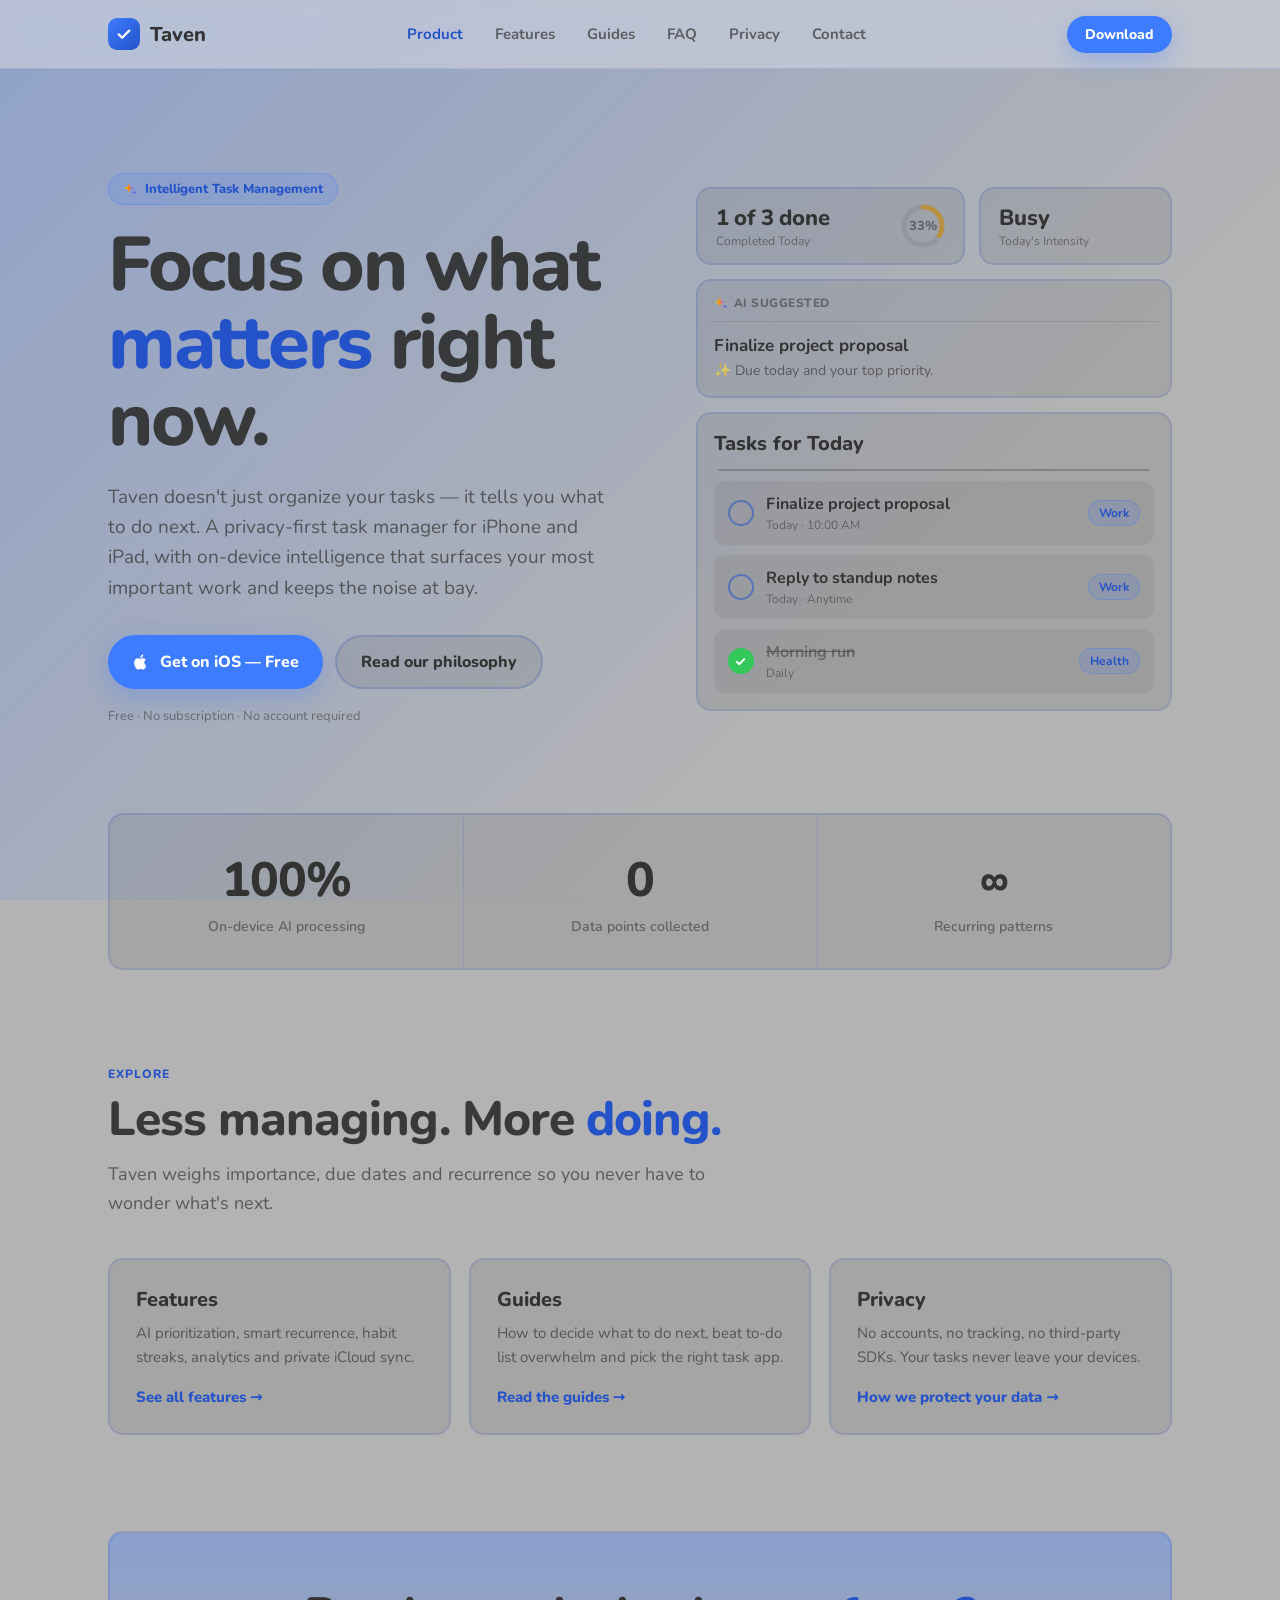
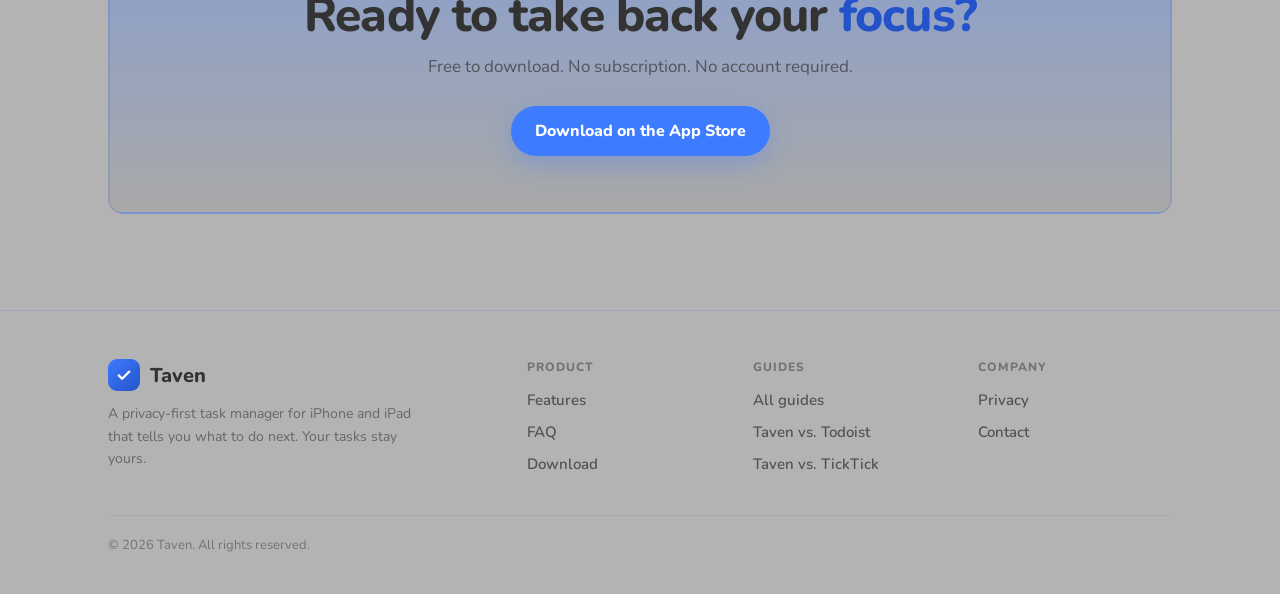
==== commit 14baa1c7: "Give each nav tab its own page and simplify the homepage - Homepage: hero, key facts, three cards li" ====
--- a/index.html
+++ b/index.html
@@ -46,7 +46,8 @@
       ],
       "publisher": {
         "@id": "https://tavenproductivity.com/#org"
-      }
+      },
+      "@id": "https://tavenproductivity.com/#app"
     },
     {
       "@type": "Organization",
@@ -62,75 +63,6 @@
       "@type": "WebSite",
       "name": "Taven",
       "url": "https://tavenproductivity.com/"
-    },
-    {
-      "@type": "FAQPage",
-      "mainEntity": [
-        {
-          "@type": "Question",
-          "name": "What is Taven?",
-          "acceptedAnswer": {
-            "@type": "Answer",
-            "text": "Taven is a free task manager and AI to-do list app for iPhone and iPad. It doesn't just organize your tasks — it tells you what to do next, using on-device intelligence to surface your most important task."
-          }
-        },
-        {
-          "@type": "Question",
-          "name": "How does Taven decide what I should do next?",
-          "acceptedAnswer": {
-            "@type": "Answer",
-            "text": "Taven weighs each task's importance, due date and recurrence, then puts one AI Suggested task at the top of your day with a short reason, such as “Due today and your top priority.” You don't need to set up filters or priority systems."
-          }
-        },
-        {
-          "@type": "Question",
-          "name": "Is Taven free?",
-          "acceptedAnswer": {
-            "@type": "Answer",
-            "text": "Yes. Taven is free to download with no subscription and no in-app account."
-          }
-        },
-        {
-          "@type": "Question",
-          "name": "Do I need to create an account?",
-          "acceptedAnswer": {
-            "@type": "Answer",
-            "text": "No. Taven works without any account. If you want, it can sync across your Apple devices through your own private iCloud account."
-          }
-        },
-        {
-          "@type": "Question",
-          "name": "Is my data private?",
-          "acceptedAnswer": {
-            "@type": "Answer",
-            "text": "Yes. Your tasks stay on your device, Taven's AI runs on-device, and Taven collects zero data and includes no third-party SDKs. Read the privacy policy."
-          }
-        },
-        {
-          "@type": "Question",
-          "name": "Which devices does Taven work on?",
-          "acceptedAnswer": {
-            "@type": "Answer",
-            "text": "Taven is available for iPhone and iPad. It isn't available on Android, Windows or the web."
-          }
-        },
-        {
-          "@type": "Question",
-          "name": "Does Taven track habits?",
-          "acceptedAnswer": {
-            "@type": "Answer",
-            "text": "Yes. Every recurring task — daily, weekly, monthly or yearly — becomes a habit with its own streak and history, and you can skip a day without losing track."
-          }
-        },
-        {
-          "@type": "Question",
-          "name": "How is Taven different from Todoist or TickTick?",
-          "acceptedAnswer": {
-            "@type": "Answer",
-            "text": "Todoist and TickTick are powerful, cross-platform organizers with collaboration and lots of views. Taven is simpler, private and free, and decides what you should do next for you. See Taven vs. Todoist and Taven vs. TickTick."
-          }
-        }
-      ]
     }
   ]
 }
@@ -291,53 +223,19 @@
     .h2 span { color: var(--opp-acc); }
     .section-head p { font-size: 18px; line-height: 1.6; margin-top: 14px; color: rgba(var(--opp-back-rgb), .7); }
 
-    .grid3 { display: grid; grid-template-columns: 1fr; gap: 18px; }
-    @media (min-width: 760px) { .grid3 { grid-template-columns: repeat(3, 1fr); } }
-    .feat { padding: 26px; }
-    .icon { width: 44px; height: 44px; border-radius: 12px; display: grid; place-items: center; margin-bottom: 18px; background: rgba(var(--acc-rgb), .15); border: 1px solid rgba(var(--acc-rgb), .3); color: var(--opp-acc); }
-    .icon svg { width: 22px; height: 22px; }
-    .feat h3 { font-size: 20px; font-weight: 800; margin-bottom: 8px; }
-    .feat p { font-size: 15px; line-height: 1.6; color: rgba(var(--opp-back-rgb), .7); }
-
-    /* Split showcase rows */
-    .split { display: grid; grid-template-columns: 1fr; gap: 40px; align-items: center; padding: 56px 0; }
-    .split + .split { border-top: 1px solid rgba(var(--opp-acc-rgb), .15); }
-    @media (min-width: 900px) { .split { grid-template-columns: 1fr 1fr; gap: 72px; } .split.flip .split-copy { order: 2; } }
-    .split-copy h3 { font-size: clamp(26px, 3.5vw, 34px); font-weight: 800; letter-spacing: -0.02em; margin-bottom: 14px; }
-    .split-copy p { font-size: 17px; line-height: 1.65; color: rgba(var(--opp-back-rgb), .72); }
-    .checks { list-style: none; margin-top: 20px; display: grid; gap: 10px; }
-    .checks li { display: flex; gap: 10px; align-items: center; font-size: 16px; font-weight: 600; }
-    .checks svg { width: 18px; height: 18px; color: var(--opp-acc); flex-shrink: 0; }
-
-    .demo { padding: 20px; }
-    .bars { display: flex; align-items: flex-end; gap: 6px; height: 72px; margin-top: 12px; }
-    .bar-col { flex: 1; display: flex; flex-direction: column; align-items: center; justify-content: flex-end; gap: 4px; height: 100%; }
-    .bar { width: 100%; border-radius: 3px; background: var(--opp-acc); }
-    .bar.today { outline: 1.5px solid var(--opp-acc); }
-    .bar-lbl { font-size: 11px; color: rgba(var(--opp-back-rgb), .45); }
-    .bar-lbl.today { font-weight: 800; color: var(--opp-back); }
-    .mini { display: grid; grid-template-columns: repeat(3, 1fr); gap: 10px; margin-top: 14px; }
-    .mini div { text-align: center; padding: 12px 6px; }
-    .mini b { display: block; font-size: 20px; font-weight: 800; }
-    .mini span { font-size: 12px; font-weight: 600; color: rgba(var(--opp-back-rgb), .6); }
-
-    .habit-top { display: flex; justify-content: space-between; align-items: flex-start; }
-    .habit-name { font-size: 16px; font-weight: 700; }
-    .habit-tag { font-size: 12px; color: rgba(var(--opp-back-rgb), .45); }
-    .streak { text-align: right; }
-    .streak .n { font-size: 22px; font-weight: 800; color: var(--opp-acc); line-height: 1; }
-    .streak .t { font-size: 11px; color: rgba(var(--opp-back-rgb), .45); }
-    .heat { display: flex; gap: 4px; margin-top: 12px; }
-    .heat-col { flex: 1; display: flex; flex-direction: column; align-items: center; gap: 3px; }
-    .cell { width: 100%; height: 28px; border-radius: 3px; }
-    .cell.done { background: rgba(52, 199, 89, .7); }
-    .cell.miss { background: rgba(255, 59, 48, .2); }
-    .heat-col span { font-size: 9px; color: rgba(var(--opp-back-rgb), .4); }
-    .legend { display: flex; gap: 12px; margin-top: 8px; font-size: 11px; color: rgba(var(--opp-back-rgb), .5); }
-    .legend i { display: inline-block; width: 9px; height: 9px; border-radius: 2px; margin-right: 4px; }
-    .habit + .habit { margin-top: 12px; }
-    .habit { padding: 16px; }
-
+
+    /* ── PAGE HEAD (sub-pages) ── */
+    .page-head { padding: 80px 0 16px; max-width: 760px; }
+    .page-head .lede { max-width: 640px; margin-bottom: 0; }
+
+    /* ── EXPLORE TILES (home) ── */
+    .explore { display: grid; grid-template-columns: 1fr; gap: 18px; }
+    @media (min-width: 760px) { .explore { grid-template-columns: repeat(3, 1fr); } }
+    .tile { display: flex; flex-direction: column; padding: 26px; text-decoration: none; transition: transform .15s, border-color .2s; }
+    .tile:hover { transform: translateY(-2px); border-color: rgba(var(--opp-acc-rgb), .4); }
+    .tile h3 { font-size: 20px; font-weight: 800; margin-bottom: 8px; }
+    .tile p { font-size: 15px; line-height: 1.6; color: rgba(var(--opp-back-rgb), .7); flex: 1; }
+    .tile .go { margin-top: 18px; font-size: 15px; font-weight: 800; color: var(--opp-acc); }
     /* ── CTA ── */
     .cta {
       margin: 96px 0 0; padding: 56px 32px; text-align: center;
@@ -352,16 +250,6 @@
     .footer-grid { display: grid; grid-template-columns: 1fr; gap: 32px; }
     @media (min-width: 720px) { .footer-grid { grid-template-columns: 2fr 1fr 1fr 1fr; } }
 
-    /* FAQ */
-    .faq { display: grid; gap: 12px; max-width: 820px; }
-    .faq-item { padding: 18px 22px; }
-    .faq-item summary { cursor: pointer; font-size: 18px; font-weight: 800; list-style: none; }
-    .faq-item summary::-webkit-details-marker { display: none; }
-    .faq-item summary::after { content: "+"; float: right; color: var(--opp-acc); font-weight: 800; }
-    .faq-item[open] summary::after { content: "–"; }
-    .faq-item p { margin-top: 12px; font-size: 17px; line-height: 1.7; color: rgba(var(--opp-back-rgb), .78); }
-    .faq-item a, .faq-more a { color: var(--opp-acc); font-weight: 700; text-underline-offset: 3px; }
-    .faq-more { margin-top: 20px; max-width: 820px; font-size: 16px; line-height: 1.6; color: rgba(var(--opp-back-rgb), .7); }
     .footer p { font-size: 14px; line-height: 1.6; margin-top: 12px; max-width: 320px; color: rgba(var(--opp-back-rgb), .6); }
     .footer h4 { font-size: 12px; font-weight: 800; letter-spacing: .08em; text-transform: uppercase; color: rgba(var(--opp-back-rgb), .5); margin-bottom: 14px; }
     .footer ul { list-style: none; display: grid; gap: 10px; }
@@ -382,16 +270,17 @@
 
 <header class="navbar">
   <div class="container">
-    <a href="index.html" class="brand" aria-label="Taven home">
+    <a href="/" class="brand" aria-label="Taven home">
       <span class="brand-mark"><svg viewBox="0 0 24 24" fill="none" stroke="currentColor" stroke-width="3" stroke-linecap="round" stroke-linejoin="round" aria-hidden="true"><path d="M5 12.5l4.5 4.5L19 7.5"/></svg></span>
       Taven
     </a>
     <nav aria-label="Main">
       <ul class="nav-links">
-        <li><a href="index.html" aria-current="page">Product</a></li>
-        <li><a href="#features">Features</a></li>
+        <li><a href="/" aria-current="page">Product</a></li>
+        <li><a href="/features.html">Features</a></li>
         <li><a href="/guides/">Guides</a></li>
-        <li><a href="privacy.html">Privacy</a></li>
+        <li><a href="/faq.html">FAQ</a></li>
+        <li><a href="/privacy.html">Privacy</a></li>
         <li><a href="mailto:tavenproductivity@gmail.com">Contact</a></li>
       </ul>
     </nav>
@@ -415,7 +304,7 @@
           <svg width="18" height="18" viewBox="0 0 24 24" fill="currentColor" aria-hidden="true"><path d="M16.4 12.6c0-2.5 2-3.7 2.1-3.7-1.2-1.7-3-1.9-3.6-2-1.5-.2-3 .9-3.8.9-.8 0-2-.9-3.3-.8-1.7 0-3.3 1-4.1 2.5-1.8 3.1-.5 7.6 1.3 10.1.8 1.2 1.8 2.6 3.1 2.5 1.3 0 1.7-.8 3.3-.8 1.5 0 1.9.8 3.3.8 1.4 0 2.2-1.2 3-2.5 1-1.4 1.4-2.8 1.4-2.8 0-.1-2.7-1-2.7-4.2zM14 5.1c.7-.8 1.1-2 1-3.1-1 0-2.2.7-2.9 1.5-.6.7-1.2 1.9-1 3 1.1.1 2.2-.6 2.9-1.4z"/></svg>
           Get on iOS — Free
         </a>
-        <a href="privacy.html" class="btn btn-secondary">Read our philosophy</a>
+        <a href="/privacy.html" class="btn btn-secondary">Read our philosophy</a>
       </div>
       <p class="note">Free · No subscription · No account required</p>
     </div>
@@ -486,119 +375,30 @@
     <div class="strip-item"><div class="v">∞</div><div class="l">Recurring patterns</div></div>
   </section>
 
-  <!-- FEATURES -->
-  <section class="block" id="features">
+  <!-- EXPLORE -->
+  <section class="block" aria-labelledby="explore-h">
     <div class="section-head">
-      <div class="label">Core Features</div>
-      <h2 class="h2">Built for the way you <span>actually</span> work.</h2>
-      <p>Everything you need to plan your day, nothing that gets in the way.</p>
+      <div class="label">Explore</div>
+      <h2 class="h2" id="explore-h">Less managing. More <span>doing.</span></h2>
+      <p>Taven weighs importance, due dates and recurrence so you never have to wonder what's next.</p>
     </div>
-    <div class="grid3">
-      <article class="feat frost">
-        <div class="icon"><svg viewBox="0 0 24 24" fill="currentColor" aria-hidden="true"><path d="M13 2L4 14h7l-1 8 9-12h-7z"/></svg></div>
-        <h3>Intelligent Prioritization</h3>
-        <p>Stop guessing what to do next. Taven weighs importance, due dates and recurrence to surface exactly what to tackle first.</p>
-      </article>
-      <article class="feat frost">
-        <div class="icon"><svg viewBox="0 0 24 24" fill="none" stroke="currentColor" stroke-width="2.4" stroke-linecap="round" stroke-linejoin="round" aria-hidden="true"><path d="M17 2l4 4-4 4"/><path d="M3 11V9a3 3 0 0 1 3-3h15"/><path d="M7 22l-4-4 4-4"/><path d="M21 13v2a3 3 0 0 1-3 3H3"/></svg></div>
-        <h3>Smart Recurrence</h3>
-        <p>Daily habits, weekly check-ins, monthly bills, yearly milestones. Set it once and Taven keeps it on your calendar.</p>
-      </article>
-      <article class="feat frost">
-        <div class="icon"><svg viewBox="0 0 24 24" fill="currentColor" aria-hidden="true"><path d="M12 2a5 5 0 0 0-5 5v3H6a2 2 0 0 0-2 2v8a2 2 0 0 0 2 2h12a2 2 0 0 0 2-2v-8a2 2 0 0 0-2-2h-1V7a5 5 0 0 0-5-5zm-3 8V7a3 3 0 0 1 6 0v3z"/></svg></div>
-        <h3>Privacy First</h3>
-        <p>Your data lives on your device. No accounts. No cloud data collection. Everything is processed locally.</p>
-      </article>
-      <article class="feat frost">
-        <div class="icon"><svg viewBox="0 0 24 24" fill="currentColor" aria-hidden="true"><rect x="3" y="12" width="4" height="9" rx="1"/><rect x="10" y="7" width="4" height="14" rx="1"/><rect x="17" y="3" width="4" height="18" rx="1"/></svg></div>
-        <h3>Insightful Analytics</h3>
-        <p>Completion rings, weekly charts and monthly heatmaps reveal when you do your best work.</p>
-      </article>
-      <article class="feat frost">
-        <div class="icon"><svg viewBox="0 0 24 24" fill="currentColor" aria-hidden="true"><path d="M18.5 19H7a5 5 0 0 1-.6-10A6.5 6.5 0 0 1 19 10.5a4.3 4.3 0 0 1-.5 8.5z"/></svg></div>
-        <h3>iCloud Sync</h3>
-        <p>Optionally sync across your Apple devices through your private iCloud account — accessible only to you.</p>
-      </article>
-      <article class="feat frost">
-        <div class="icon"><svg viewBox="0 0 24 24" fill="none" stroke="currentColor" stroke-width="2.4" stroke-linecap="round" aria-hidden="true"><circle cx="12" cy="12" r="9"/><path d="M12 3a9 9 0 0 0 0 18z" fill="currentColor"/></svg></div>
-        <h3>Make It Yours</h3>
-        <p>Choose your accent color and a light, dark or system theme. Every screen adapts to match.</p>
-      </article>
+    <div class="explore">
+      <a class="tile frost" href="/features.html">
+        <h3>Features</h3>
+        <p>AI prioritization, smart recurrence, habit streaks, analytics and private iCloud sync.</p>
+        <span class="go">See all features →</span>
+      </a>
+      <a class="tile frost" href="/guides/">
+        <h3>Guides</h3>
+        <p>How to decide what to do next, beat to-do list overwhelm and pick the right task app.</p>
+        <span class="go">Read the guides →</span>
+      </a>
+      <a class="tile frost" href="/privacy.html">
+        <h3>Privacy</h3>
+        <p>No accounts, no tracking, no third-party SDKs. Your tasks never leave your devices.</p>
+        <span class="go">How we protect your data →</span>
+      </a>
     </div>
-  </section>
-
-  <!-- SHOWCASE -->
-  <section class="block" aria-label="Feature highlights">
-    <div class="split">
-      <div class="split-copy">
-        <div class="label">Analytics</div>
-        <h3>See your week at a glance.</h3>
-        <p>Taven tracks what you finish and turns it into simple charts, so you can spot your best days and keep your momentum.</p>
-        <ul class="checks">
-          <li><svg viewBox="0 0 24 24" fill="none" stroke="currentColor" stroke-width="3" stroke-linecap="round" stroke-linejoin="round"><path d="M5 12.5l4.5 4.5L19 7.5"/></svg>Daily, weekly and monthly views</li>
-          <li><svg viewBox="0 0 24 24" fill="none" stroke="currentColor" stroke-width="3" stroke-linecap="round" stroke-linejoin="round"><path d="M5 12.5l4.5 4.5L19 7.5"/></svg>Today's workload intensity</li>
-          <li><svg viewBox="0 0 24 24" fill="none" stroke="currentColor" stroke-width="3" stroke-linecap="round" stroke-linejoin="round"><path d="M5 12.5l4.5 4.5L19 7.5"/></svg>Completion rate and best day</li>
-        </ul>
-      </div>
-      <div class="demo frost">
-        <div class="card-title">Tasks by day</div>
-        <div class="bars" id="bars"></div>
-        <div class="mini">
-          <div class="frost"><b>3.4</b><span>Daily avg</span></div>
-          <div class="frost"><b>82%</b><span>Completion</span></div>
-          <div class="frost"><b>Wed</b><span>Best day</span></div>
-        </div>
-      </div>
-    </div>
-
-    <div class="split flip">
-      <div class="split-copy">
-        <div class="label">Habits</div>
-        <h3>Build streaks that stick.</h3>
-        <p>Every recurring task becomes a habit with its own streak and history, so you can see at a glance what you've kept up with.</p>
-        <ul class="checks">
-          <li><svg viewBox="0 0 24 24" fill="none" stroke="currentColor" stroke-width="3" stroke-linecap="round" stroke-linejoin="round"><path d="M5 12.5l4.5 4.5L19 7.5"/></svg>Daily, weekly, monthly and yearly habits</li>
-          <li><svg viewBox="0 0 24 24" fill="none" stroke="currentColor" stroke-width="3" stroke-linecap="round" stroke-linejoin="round"><path d="M5 12.5l4.5 4.5L19 7.5"/></svg>Skip a day without losing track</li>
-          <li><svg viewBox="0 0 24 24" fill="none" stroke="currentColor" stroke-width="3" stroke-linecap="round" stroke-linejoin="round"><path d="M5 12.5l4.5 4.5L19 7.5"/></svg>Optional end dates</li>
-        </ul>
-      </div>
-      <div class="demo frost">
-        <div class="habit frost">
-          <div class="habit-top">
-            <div><div class="habit-name">Morning run</div><div class="habit-tag">Health</div></div>
-            <div class="streak"><div class="n" id="streakN">7d</div><div class="t">streak</div></div>
-          </div>
-          <div class="heat" id="heat"></div>
-          <div class="legend"><span><i style="background:rgba(52,199,89,.7)"></i>Done</span><span><i style="background:rgba(255,59,48,.2)"></i>Missed</span></div>
-        </div>
-        <div class="habit frost">
-          <div class="habit-top">
-            <div><div class="habit-name">Read 20 pages</div><div class="habit-tag">Personal</div></div>
-            <div class="streak"><div class="n" id="streakN2">4d</div><div class="t">streak</div></div>
-          </div>
-          <div class="heat" id="heat2"></div>
-        </div>
-      </div>
-    </div>
-  </section>
-
-  <!-- FAQ -->
-  <section class="block" id="faq">
-    <div class="section-head">
-      <div class="label">FAQ</div>
-      <h2 class="h2">Questions, <span>answered.</span></h2>
-    </div>
-    <div class="faq">
-      <details class="faq-item frost"><summary>What is Taven?</summary><p>Taven is a free task manager and AI to-do list app for iPhone and iPad. It doesn't just organize your tasks — it tells you what to do next, using on-device intelligence to surface your most important task.</p></details>
-      <details class="faq-item frost"><summary>How does Taven decide what I should do next?</summary><p>Taven weighs each task's importance, due date and recurrence, then puts one AI Suggested task at the top of your day with a short reason, such as “Due today and your top priority.” You don't need to set up filters or priority systems.</p></details>
-      <details class="faq-item frost"><summary>Is Taven free?</summary><p>Yes. Taven is free to download with no subscription and no in-app account.</p></details>
-      <details class="faq-item frost"><summary>Do I need to create an account?</summary><p>No. Taven works without any account. If you want, it can sync across your Apple devices through your own private iCloud account.</p></details>
-      <details class="faq-item frost"><summary>Is my data private?</summary><p>Yes. Your tasks stay on your device, Taven's AI runs on-device, and Taven collects zero data and includes no third-party SDKs. <a href="privacy.html">Read the privacy policy</a>.</p></details>
-      <details class="faq-item frost"><summary>Which devices does Taven work on?</summary><p>Taven is available for iPhone and iPad. It isn't available on Android, Windows or the web.</p></details>
-      <details class="faq-item frost"><summary>Does Taven track habits?</summary><p>Yes. Every recurring task — daily, weekly, monthly or yearly — becomes a habit with its own streak and history, and you can skip a day without losing track.</p></details>
-      <details class="faq-item frost"><summary>How is Taven different from Todoist or TickTick?</summary><p>Todoist and TickTick are powerful, cross-platform organizers with collaboration and lots of views. Taven is simpler, private and free, and decides what you should do next for you. See <a href="/compare/taven-vs-todoist.html">Taven vs. Todoist</a> and <a href="/compare/taven-vs-ticktick.html">Taven vs. TickTick</a>.</p></details>
-    </div>
-    <p class="faq-more">Looking for help choosing an app? Read our <a href="/guides/best-task-manager-apps-iphone.html">iPhone task manager comparison</a>, the <a href="/guides/best-ai-to-do-list-apps.html">best AI to-do list apps</a>, or <a href="/guides/what-task-to-do-next.html">how to decide what task to do next</a>.</p>
   </section>
 
   <!-- CTA -->
@@ -613,7 +413,7 @@
   <div class="container">
     <div class="footer-grid">
       <div>
-        <a href="index.html" class="brand">
+        <a href="/" class="brand">
           <span class="brand-mark"><svg viewBox="0 0 24 24" fill="none" stroke="currentColor" stroke-width="3" stroke-linecap="round" stroke-linejoin="round" aria-hidden="true"><path d="M5 12.5l4.5 4.5L19 7.5"/></svg></span>
           Taven
         </a>
@@ -622,8 +422,8 @@
       <div>
         <h4>Product</h4>
         <ul>
-          <li><a href="#features">Features</a></li>
-          <li><a href="#faq">FAQ</a></li>
+          <li><a href="/features.html">Features</a></li>
+          <li><a href="/faq.html">FAQ</a></li>
           <li><a href="https://apps.apple.com/app/id6761032737">Download</a></li>
         </ul>
       </div>
@@ -638,7 +438,7 @@
       <div>
         <h4>Company</h4>
         <ul>
-          <li><a href="privacy.html">Privacy</a></li>
+          <li><a href="/privacy.html">Privacy</a></li>
           <li><a href="mailto:tavenproductivity@gmail.com">Contact</a></li>
         </ul>
       </div>
@@ -652,39 +452,6 @@
   const reduceMotion = window.matchMedia('(prefers-reduced-motion: reduce)').matches;
   const now = new Date();
   document.getElementById('year').textContent = now.getFullYear();
-
-  // Tasks by day bars
-  const labels = ['Sun', 'Mon', 'Tue', 'Wed', 'Thur', 'Fri', 'Sat'];
-  const counts = [2, 4, 3, 6, 5, 3, 1];
-  const todayIdx = now.getDay();
-  const maxC = Math.max(...counts, 1);
-  const bars = document.getElementById('bars');
-  labels.forEach((l, i) => {
-    const t = i === todayIdx;
-    const col = document.createElement('div');
-    col.className = 'bar-col';
-    col.innerHTML =
-      `<div class="bar${t ? ' today' : ''}" style="height:${Math.max(4, 56 * counts[i] / maxC)}px;opacity:${t ? .9 : .4 + .5 * counts[i] / maxC}"></div>` +
-      `<div class="bar-lbl${t ? ' today' : ''}">${l}</div>`;
-    bars.appendChild(col);
-  });
-
-  // Habit heatmaps — last 10 days
-  function heatmap(id, streakId, pattern, showDates) {
-    const el = document.getElementById(id);
-    pattern.forEach((d, i) => {
-      const date = new Date(now); date.setDate(now.getDate() - (9 - i));
-      const col = document.createElement('div');
-      col.className = 'heat-col';
-      col.innerHTML = `<div class="cell ${d ? 'done' : 'miss'}"></div>` + (showDates ? `<span>${date.getDate()}</span>` : '');
-      el.appendChild(col);
-    });
-    let s = 0;
-    for (let i = pattern.length - 1; i >= 0 && pattern[i]; i--) s++;
-    document.getElementById(streakId).textContent = s + 'd';
-  }
-  heatmap('heat', 'streakN', [1, 1, 0, 1, 1, 1, 1, 1, 1, 1], true);
-  heatmap('heat2', 'streakN2', [1, 0, 1, 1, 0, 1, 1, 1, 1, 1], false);
 
   // Interactive preview
   const tasks = [...document.querySelectorAll('#taskList .task')];
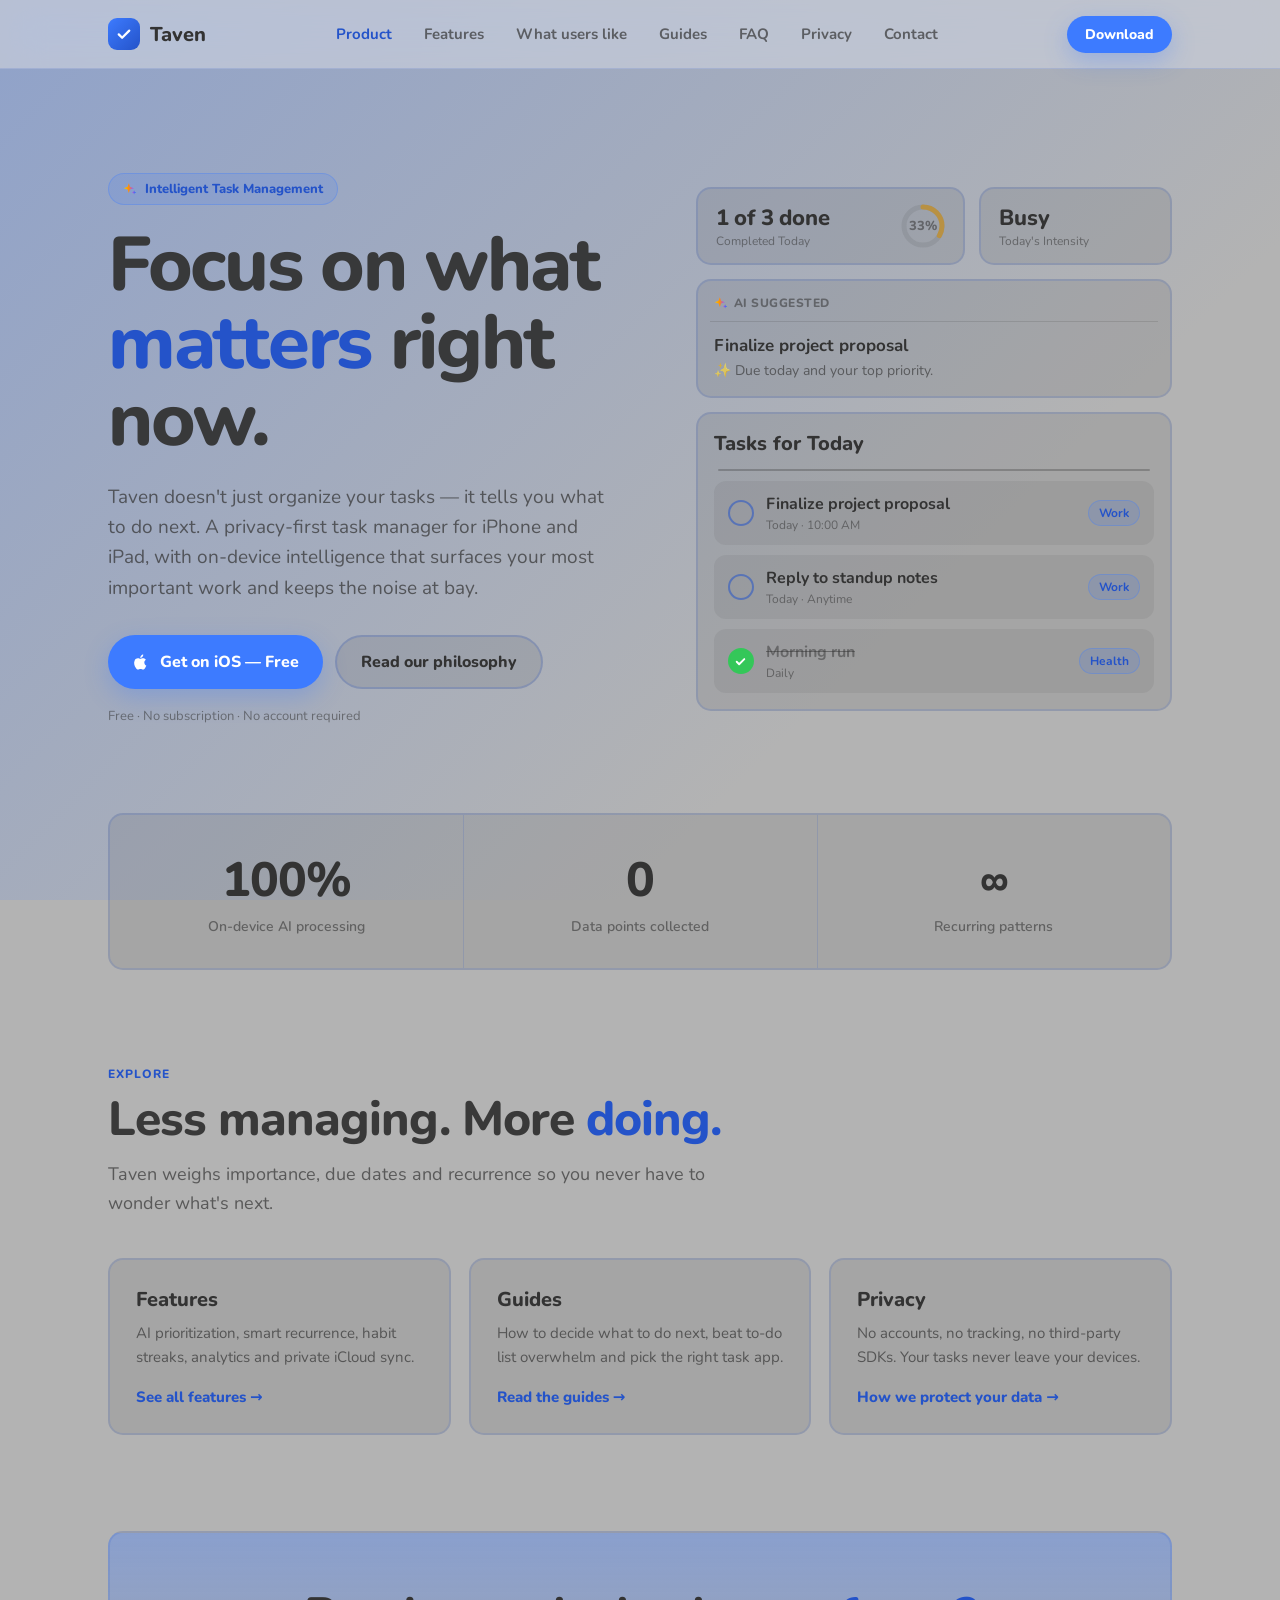
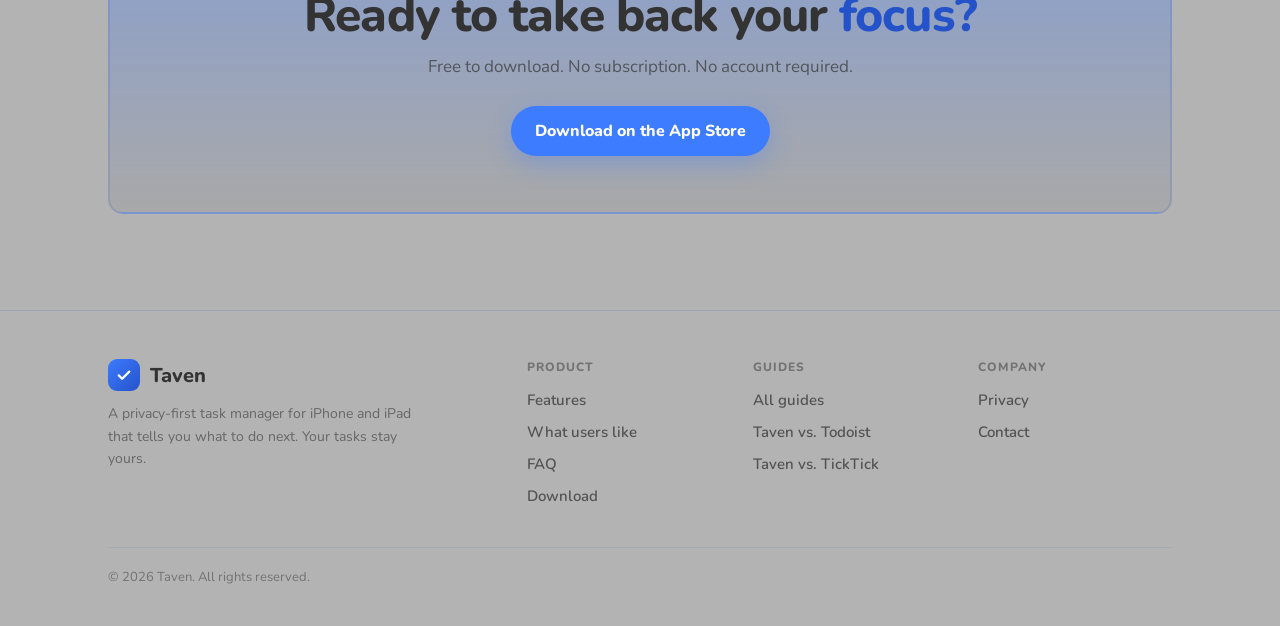
==== commit 3d830c06: "Add 'What users like' page and correct calendar claims - New /what-users-like.html built from real u" ====
--- a/index.html
+++ b/index.html
@@ -40,6 +40,7 @@
         "Smart recurring tasks (daily, weekly, monthly, yearly)",
         "Habit streaks",
         "Completion analytics, weekly charts and monthly heatmaps",
+        "Built-in calendar",
         "Optional private iCloud sync",
         "No account required",
         "No data collection"
@@ -143,7 +144,9 @@
     }
     .nav-links a:hover { background: rgba(var(--opp-back-rgb), 0.1); color: var(--opp-back); }
     .nav-links a[aria-current="page"] { color: var(--opp-acc); }
-    @media (max-width: 720px) { .nav-links { display: none; } }
+    .nav-links a { white-space: nowrap; }
+    @media (max-width: 1120px) { .nav-links { gap: 0; } .nav-links a { padding: 8px 10px; font-size: 14px; } }
+    @media (max-width: 900px) { .nav-links { display: none; } }
 
     .btn {
       display: inline-flex; align-items: center; gap: 10px;
@@ -278,6 +281,7 @@
       <ul class="nav-links">
         <li><a href="/" aria-current="page">Product</a></li>
         <li><a href="/features.html">Features</a></li>
+        <li><a href="/what-users-like.html">What users like</a></li>
         <li><a href="/guides/">Guides</a></li>
         <li><a href="/faq.html">FAQ</a></li>
         <li><a href="/privacy.html">Privacy</a></li>
@@ -423,6 +427,7 @@
         <h4>Product</h4>
         <ul>
           <li><a href="/features.html">Features</a></li>
+          <li><a href="/what-users-like.html">What users like</a></li>
           <li><a href="/faq.html">FAQ</a></li>
           <li><a href="https://apps.apple.com/app/id6761032737">Download</a></li>
         </ul>
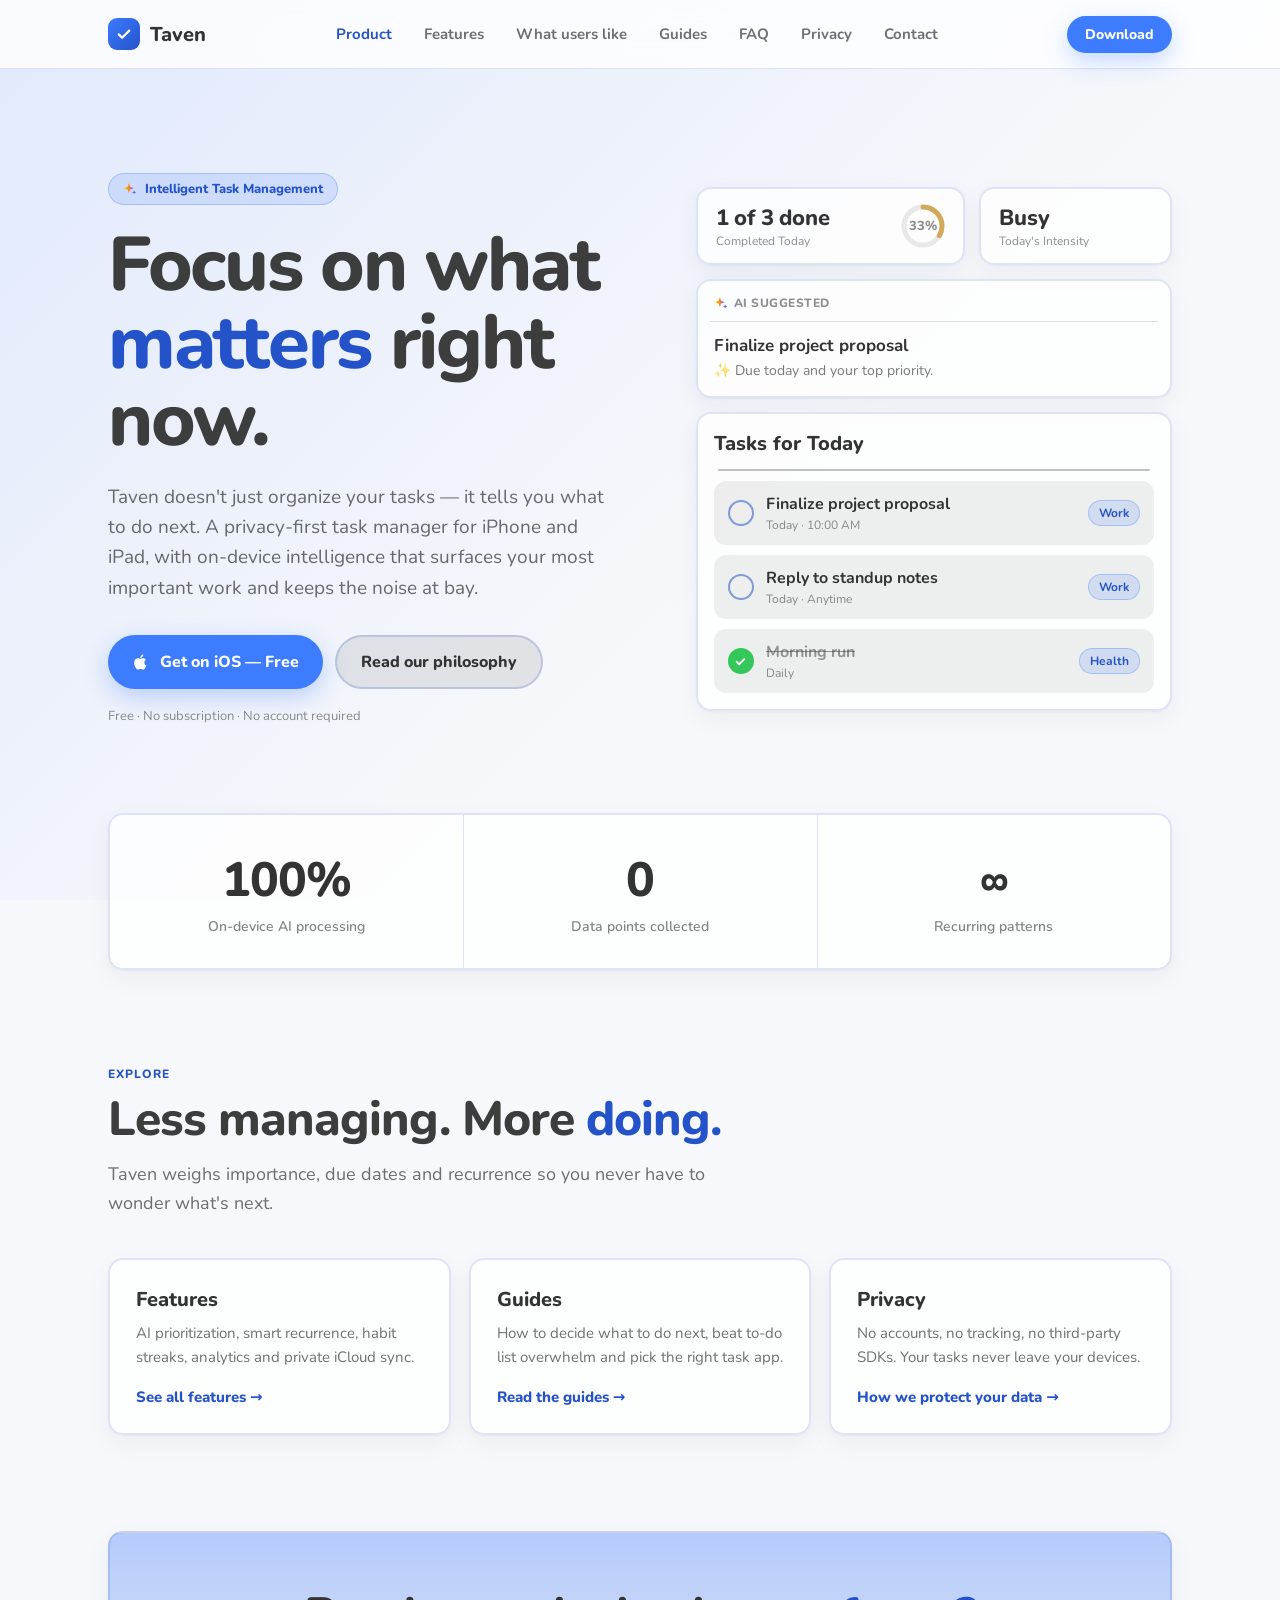
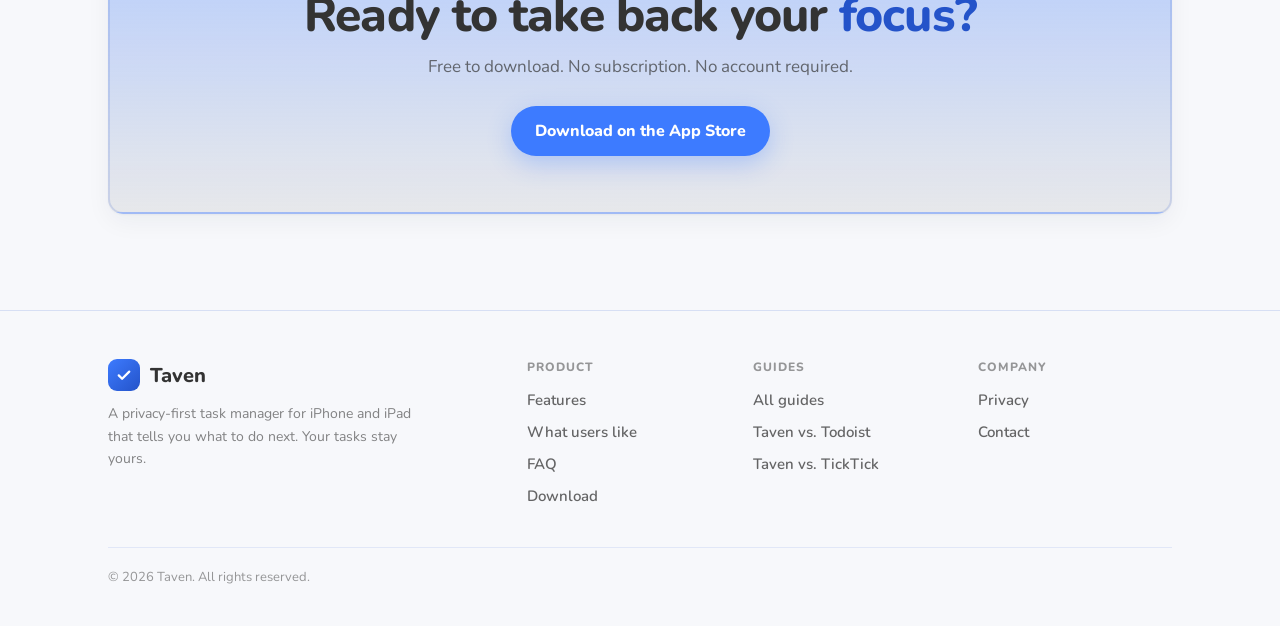
==== commit 9e7dd619: "Brighten the site to a near-white background Background #b3b3b3 -> #f7f8fb, lighter blue tint, white" ====
--- a/index.html
+++ b/index.html
@@ -3,6 +3,7 @@
 <head>
   <meta charset="UTF-8" />
   <meta name="viewport" content="width=device-width, initial-scale=1.0" />
+  <meta name="color-scheme" content="light" />
   <title>Taven — AI To-Do List &amp; Task Manager for iPhone and iPad</title>
   <meta name="description" content="Taven is a free, privacy-first task manager for iPhone and iPad that tells you what to do next. On-device AI prioritizes your tasks — no account, no subscription, no data collection." />
   <meta name="robots" content="index, follow, max-snippet:-1, max-image-preview:large" />
@@ -79,21 +80,14 @@
        Keep in sync with privacy.html.
     ─────────────────────────────────────────────────────────── */
     :root {
+    color-scheme: light;
       --acc: #3d7bff;            --acc-rgb: 61, 123, 255;
       --opp-acc: #2453c9;        --opp-acc-rgb: 36, 83, 201;
-      --back: #b3b3b3;
+      --back: #f7f8fb;
       --opp-back: #333333;       --opp-back-rgb: 51, 51, 51;
-      --nav-bg: rgba(200, 204, 214, 0.72);
+      --nav-bg: rgba(255, 255, 255, 0.8);
       --font: ui-rounded, "SF Pro Rounded", "Nunito", -apple-system, BlinkMacSystemFont, system-ui, sans-serif;
       --r-card: 15px;
-    }
-    @media (prefers-color-scheme: dark) {
-      :root {
-        --opp-acc: #8fb2ff;      --opp-acc-rgb: 143, 178, 255;
-        --back: #333333;
-        --opp-back: #b3b3b3;     --opp-back-rgb: 179, 179, 179;
-        --nav-bg: rgba(44, 48, 58, 0.72);
-      }
     }
 
     *, *::before, *::after { box-sizing: border-box; margin: 0; padding: 0; }
@@ -102,7 +96,7 @@
       font-family: var(--font);
       color: var(--opp-back);
       background-color: var(--back);
-      background-image: linear-gradient(135deg, rgba(var(--acc-rgb), 0.3), var(--back) 70%);
+      background-image: linear-gradient(135deg, rgba(var(--acc-rgb), 0.12), var(--back) 60%);
       background-attachment: fixed;
       min-height: 100vh;
       overflow-x: hidden;
@@ -114,7 +108,8 @@
     @media (min-width: 900px) { .container { padding: 0 48px; } }
 
     .frost {
-      background: rgba(var(--opp-back-rgb), 0.1);
+      background: rgba(255, 255, 255, 0.78);
+      box-shadow: 0 1px 2px rgba(20, 30, 60, 0.04), 0 8px 24px rgba(20, 30, 60, 0.05);
       border: 2px solid rgba(var(--opp-acc-rgb), 0.15);
       border-radius: var(--r-card);
     }
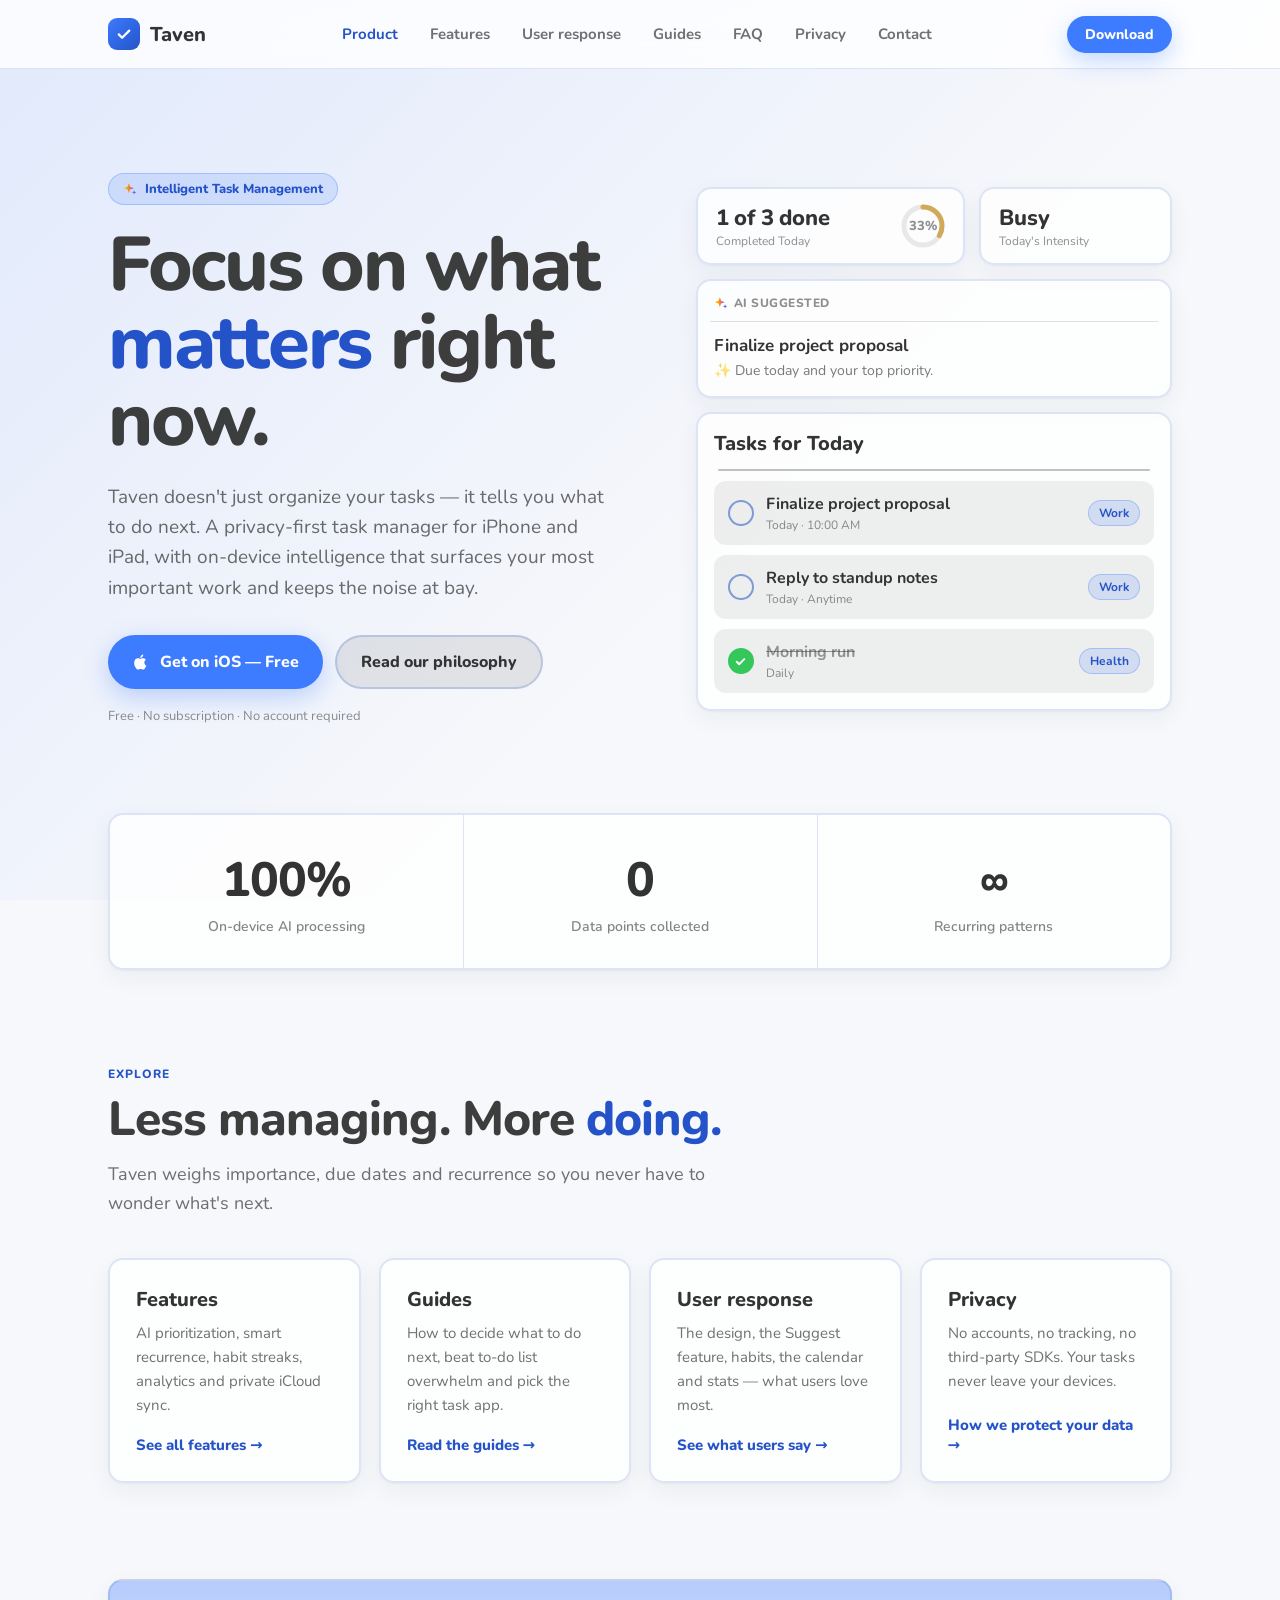
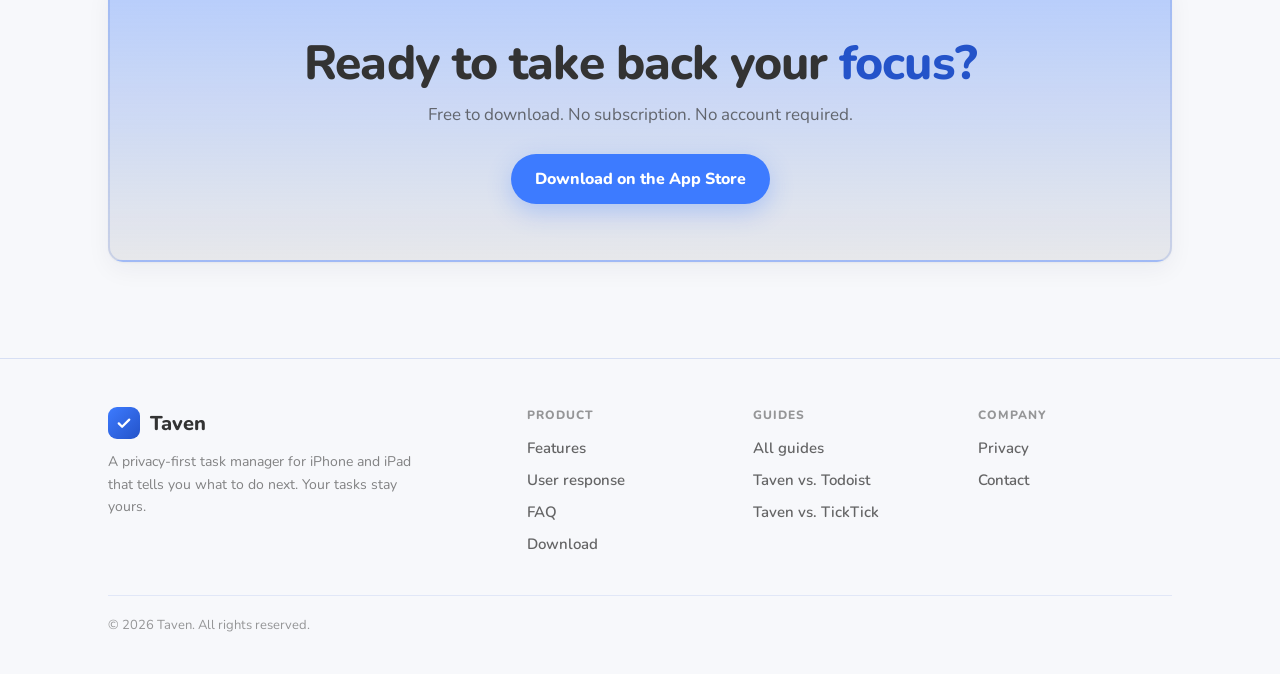
==== commit 45c52b8d: "Rebuild 'What users like' as 'User response' and add a mobile menu - Rename tab to 'User response' a" ====
--- a/index.html
+++ b/index.html
@@ -228,7 +228,8 @@
 
     /* ── EXPLORE TILES (home) ── */
     .explore { display: grid; grid-template-columns: 1fr; gap: 18px; }
-    @media (min-width: 760px) { .explore { grid-template-columns: repeat(3, 1fr); } }
+    @media (min-width: 640px) { .explore { grid-template-columns: repeat(2, 1fr); } }
+    @media (min-width: 1100px) { .explore { grid-template-columns: repeat(4, 1fr); } }
     .tile { display: flex; flex-direction: column; padding: 26px; text-decoration: none; transition: transform .15s, border-color .2s; }
     .tile:hover { transform: translateY(-2px); border-color: rgba(var(--opp-acc-rgb), .4); }
     .tile h3 { font-size: 20px; font-weight: 800; margin-bottom: 8px; }
@@ -262,6 +263,17 @@
     @media (prefers-reduced-motion: reduce) {
       *, *::before, *::after { transition: none !important; animation: none !important; scroll-behavior: auto !important; }
     }
+
+    /* MOBILE MENU */
+    .nav-right { display: flex; align-items: center; gap: 10px; }
+    .menu { position: relative; display: none; }
+    @media (max-width: 900px) { .menu { display: block; } }
+    .menu summary { list-style: none; cursor: pointer; width: 40px; height: 40px; border-radius: 12px; display: grid; place-items: center; background: rgba(var(--opp-back-rgb), .08); }
+    .menu summary::-webkit-details-marker { display: none; }
+    .menu summary svg { width: 22px; height: 22px; }
+    .menu ul { position: absolute; right: 0; top: 50px; min-width: 200px; list-style: none; padding: 8px; border-radius: 14px; background: #fff; border: 1px solid rgba(var(--opp-acc-rgb), .15); box-shadow: 0 12px 32px rgba(20, 30, 60, .14); }
+    .menu a { display: block; padding: 11px 14px; border-radius: 10px; text-decoration: none; font-size: 16px; font-weight: 700; color: var(--opp-back); }
+    .menu a:hover { background: rgba(var(--acc-rgb), .1); color: var(--opp-acc); }
   </style>
 </head>
 <body>
@@ -276,14 +288,17 @@
       <ul class="nav-links">
         <li><a href="/" aria-current="page">Product</a></li>
         <li><a href="/features.html">Features</a></li>
-        <li><a href="/what-users-like.html">What users like</a></li>
+        <li><a href="/user-response.html">User response</a></li>
         <li><a href="/guides/">Guides</a></li>
         <li><a href="/faq.html">FAQ</a></li>
         <li><a href="/privacy.html">Privacy</a></li>
         <li><a href="mailto:tavenproductivity@gmail.com">Contact</a></li>
       </ul>
     </nav>
-    <a href="https://apps.apple.com/app/id6761032737" class="btn btn-primary btn-sm">Download</a>
+    <div class="nav-right">
+      <a href="https://apps.apple.com/app/id6761032737" class="btn btn-primary btn-sm">Download</a>
+      <details class="menu"><summary aria-label="Menu"><svg viewBox="0 0 24 24" fill="none" stroke="currentColor" stroke-width="2.4" stroke-linecap="round" aria-hidden="true"><path d="M4 7h16M4 12h16M4 17h16"/></svg></summary><ul><li><a href="/">Product</a></li><li><a href="/features.html">Features</a></li><li><a href="/user-response.html">User response</a></li><li><a href="/guides/">Guides</a></li><li><a href="/faq.html">FAQ</a></li><li><a href="/privacy.html">Privacy</a></li><li><a href="mailto:tavenproductivity@gmail.com">Contact</a></li></ul></details>
+    </div>
   </div>
 </header>
 
@@ -392,6 +407,11 @@
         <p>How to decide what to do next, beat to-do list overwhelm and pick the right task app.</p>
         <span class="go">Read the guides →</span>
       </a>
+      <a class="tile frost" href="/user-response.html">
+        <h3>User response</h3>
+        <p>The design, the Suggest feature, habits, the calendar and stats — what users love most.</p>
+        <span class="go">See what users say →</span>
+      </a>
       <a class="tile frost" href="/privacy.html">
         <h3>Privacy</h3>
         <p>No accounts, no tracking, no third-party SDKs. Your tasks never leave your devices.</p>
@@ -422,7 +442,7 @@
         <h4>Product</h4>
         <ul>
           <li><a href="/features.html">Features</a></li>
-          <li><a href="/what-users-like.html">What users like</a></li>
+          <li><a href="/user-response.html">User response</a></li>
           <li><a href="/faq.html">FAQ</a></li>
           <li><a href="https://apps.apple.com/app/id6761032737">Download</a></li>
         </ul>
